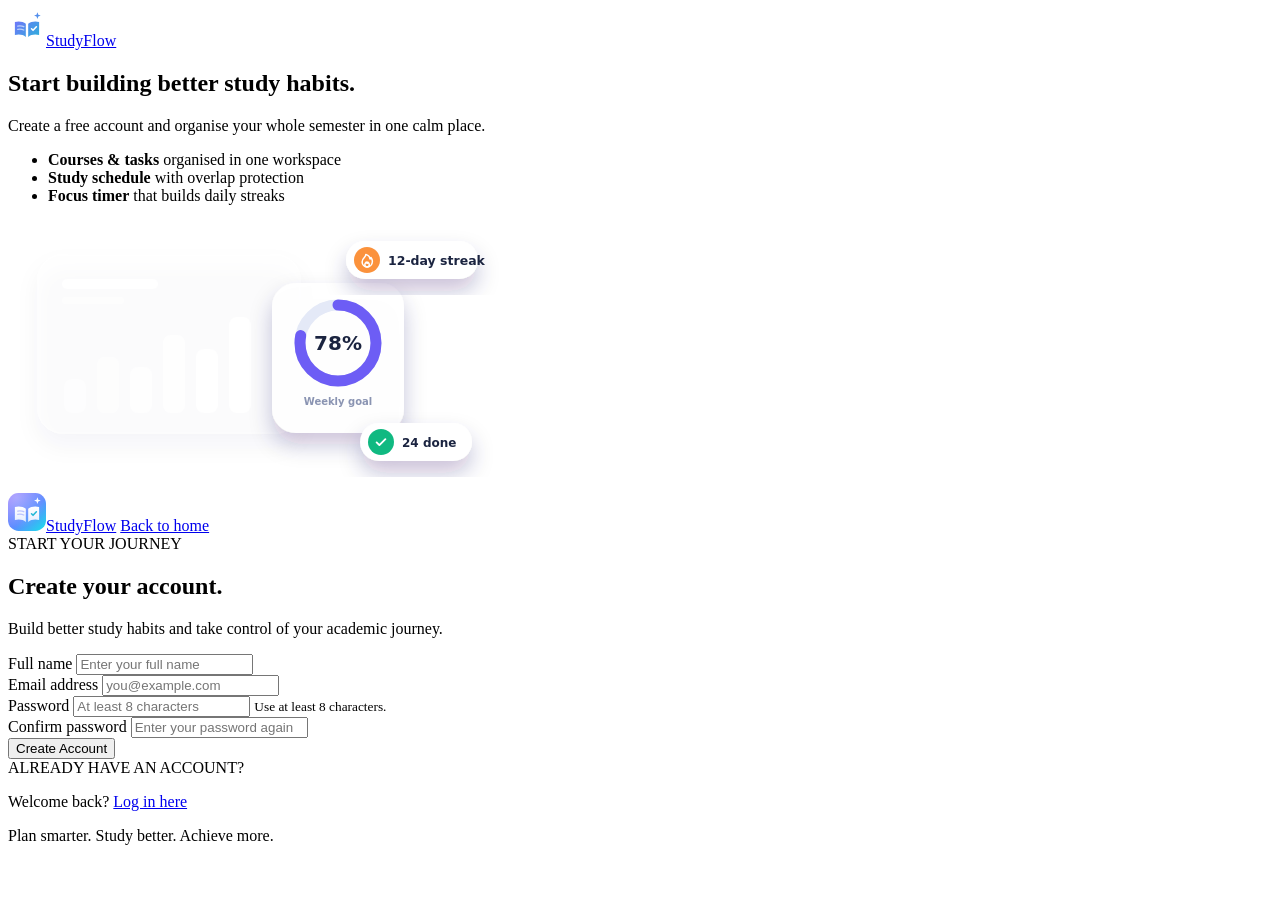
==== pages/register.html @ 505f78c4 "register page of the project" ====
<!DOCTYPE html>
<html lang="en">
<head>
    <meta charset="UTF-8">
    <meta name="viewport" content="width=device-width, initial-scale=1.0">
    <meta name="description" content="Create your StudyFlow student account.">
    <link rel="icon" type="image/svg+xml" href="../assets/logo/favicon.svg">
    <link rel="icon" type="image/png" sizes="32x32" href="../assets/logo/favicon-32.png">
    <link rel="apple-touch-icon" sizes="180x180" href="../assets/logo/apple-touch-icon.png">
    <meta name="theme-color" content="#5B4BEA">
    <title>Create Account | StudyFlow</title>

    <link rel="stylesheet" href="../css/style.css">
    <link rel="stylesheet" href="../css/components.css">
    <link rel="stylesheet" href="../css/auth.css">
    <link rel="stylesheet" href="../css/responsive.css">

    <script src="../js/storage.js" defer></script>
    <script src="../js/auth.js" defer></script>
    <link rel="stylesheet" href="../css/theme.css">
    <link rel="stylesheet" href="../css/icons.css">
    <script src="../js/theme.js"></script>
</head>
<body class="auth-page">
<div class="auth-split">
    <aside class="auth-showcase" aria-hidden="false">
        <a href="../index.html" class="brand"><img class="brand-logo" src="../assets/logo/logo-mark-white.svg" alt="" width="38" height="38"><span>StudyFlow</span></a>
        <div class="showcase-copy">
            <h2>Start building <span>better study habits</span>.</h2>
            <p>Create a free account and organise your whole semester in one calm place.</p>
            <ul class="showcase-list">
                <li><b><i class="icon i-book-open" aria-hidden="true"></i></b><span><strong>Courses &amp; tasks</strong> organised in one workspace</span></li>
                <li><b><i class="icon i-calendar" aria-hidden="true"></i></b><span><strong>Study schedule</strong> with overlap protection</span></li>
                <li><b><i class="icon i-timer" aria-hidden="true"></i></b><span><strong>Focus timer</strong> that builds daily streaks</span></li>
            </ul>
        </div>
        <img class="showcase-art" src="../assets/illustrations/auth-art.svg" width="492" height="268" alt="" aria-hidden="true">
    </aside>
    <div class="auth-panel">
        <header class="auth-header">
        <a href="../index.html" class="brand auth-brand-mobile"><img class="brand-logo" src="../assets/logo/logo-mark.svg" alt="" width="38" height="38"><span>StudyFlow</span></a>

        <a href="../index.html" class="back-link"><i class="icon i-arrow-left" aria-hidden="true"></i> Back to home</a>
    </header>
        <main class="auth-main">

        <section class="auth-card">

            <div class="auth-heading">
                
                <span class="section-label">START YOUR JOURNEY</span>

                <h1>Create your <span class="text-accent">account.</span></h1>

                <p>
                    Build better study habits and take control
                    of your academic journey.
                </p>
            </div>

            <div id="auth-message" class="auth-message" role="status" aria-live="polite"></div>

            <form id="register-form" class="auth-form">

                <div class="form-group">
                    <label for="full-name">Full name</label>
                    <input
                        type="text"
                        id="full-name"
                        name="fullName"
                        placeholder="Enter your full name"
                        autocomplete="name"
                        minlength="2"
                        maxlength="60"
                        required
                    >
                </div>

                <div class="form-group">
                    <label for="register-email">Email address</label>
                    <input
                        type="email"
                        id="register-email"
                        name="email"
                        placeholder="you@example.com"
                        autocomplete="email"
                        required
                    >
                </div>

                <div class="form-group">
                    <label for="register-password">Password</label>
                    <input
                        type="password"
                        id="register-password"
                        name="password"
                        placeholder="At least 8 characters"
                        autocomplete="new-password"
                        minlength="8"
                        required
                    >
                    <small>Use at least 8 characters.</small>
                </div>

                <div class="form-group">
                    <label for="confirm-password">Confirm password</label>
                    <input
                        type="password"
                        id="confirm-password"
                        name="confirmPassword"
                        placeholder="Enter your password again"
                        autocomplete="new-password"
                        minlength="8"
                        required
                    >
                </div>

                <button type="submit" class="btn btn-primary auth-submit">
                    Create Account <i class="icon i-arrow-right" aria-hidden="true"></i>
                </button>

            </form>

            <div class="auth-divider">
                <span>ALREADY HAVE AN ACCOUNT?</span>
            </div>

            <p class="auth-switch">
                Welcome back?
                <a href="login.html">Log in here</a>
            </p>

        </section>

        <p class="auth-footer-note">
            Plan smarter. Study better. Achieve more.
        </p>

    </main>
    </div>
</div>
</body>
</html>
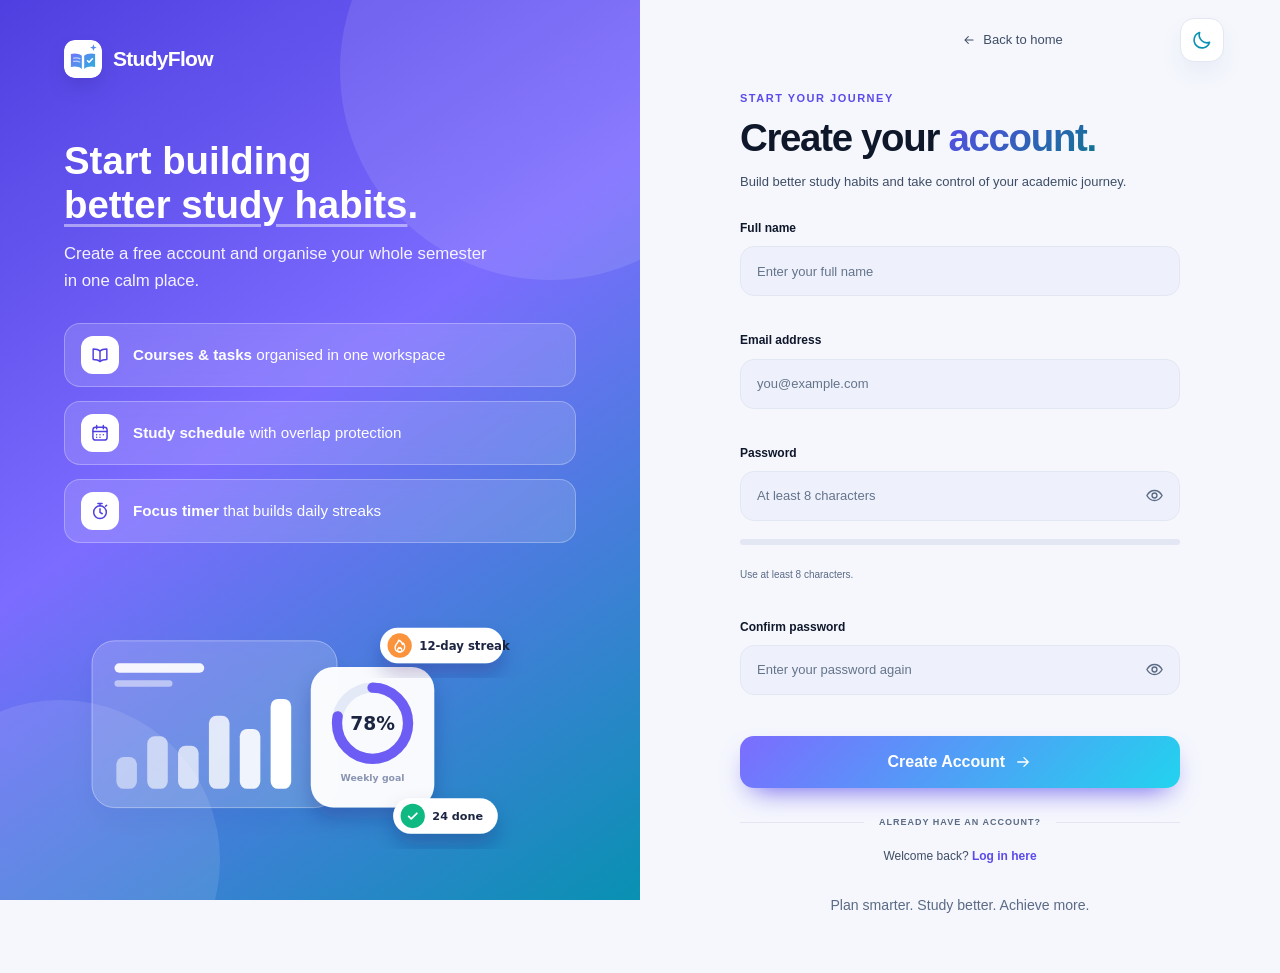
==== commit 06e3b001: "some updated pages" ====
--- a/pages/register.html
+++ b/pages/register.html
@@ -36,10 +36,10 @@
         </div>
         <img class="showcase-art" src="../assets/illustrations/auth-art.svg" width="492" height="268" alt="" aria-hidden="true">
     </aside>
+    
     <div class="auth-panel">
         <header class="auth-header">
         <a href="../index.html" class="brand auth-brand-mobile"><img class="brand-logo" src="../assets/logo/logo-mark.svg" alt="" width="38" height="38"><span>StudyFlow</span></a>
-
         <a href="../index.html" class="back-link"><i class="icon i-arrow-left" aria-hidden="true"></i> Back to home</a>
     </header>
         <main class="auth-main">
--- a/css/style.css
+++ b/css/style.css
@@ -0,0 +1,554 @@
+:root {
+    --bg-primary: #080D18;
+    --bg-secondary: #0D1524;
+    --bg-card: #111D2E;
+    --bg-elevated: #17243A;
+
+    --accent: #67E8C2;
+    --accent-hover: #4FD8AF;
+
+    --text-primary: #F1F5F9;
+    --text-secondary: #A7B3C5;
+    --text-muted: #718198;
+
+    --border: #243247;
+
+    --purple: #A78BFA;
+    --orange: #FDBA74;
+    --blue: #7DD3FC;
+    --pink: #FDA4AF;
+
+    --font-main: 'Inter', 'Segoe UI', Arial, sans-serif;
+
+    --radius-sm: 8px;
+    --radius-md: 14px;
+    --radius-lg: 20px;
+
+    --transition: 0.25s ease;
+}
+
+
+* {
+    margin: 0;
+    padding: 0;
+    box-sizing: border-box;
+}
+
+html {
+    scroll-behavior: smooth;
+}
+
+body {
+    font-family: var(--font-main);
+    background: var(--bg-primary);
+    color: var(--text-primary);
+    line-height: 1.6;
+    min-height: 100vh;
+}
+
+a {
+    text-decoration: none;
+    color: inherit;
+}
+
+button,
+input {
+    font: inherit;
+}
+
+button,
+a {
+    -webkit-tap-highlight-color: transparent;
+}
+
+.container {
+    width: min(1180px, 90%);
+    margin: 0 auto;
+}
+
+.section-padding {
+    padding: 100px 0;
+}
+
+.text-accent {
+    color: var(--accent);
+}
+
+
+.site-header {
+    border-bottom: 1px solid rgba(255, 255, 255, 0.06);
+    background: rgba(8, 13, 24, 0.92);
+    position: sticky;
+    top: 0;
+    z-index: 100;
+    backdrop-filter: blur(16px);
+}
+
+.navbar {
+    min-height: 82px;
+    display: flex;
+    justify-content: space-between;
+    align-items: center;
+    gap: 25px;
+}
+
+.brand {
+    display: inline-flex;
+    align-items: center;
+    gap: 11px;
+    font-size: 21px;
+    font-weight: 750;
+    letter-spacing: -0.7px;
+}
+
+.brand-icon {
+    width: 38px;
+    height: 38px;
+    display: grid;
+    place-items: center;
+    border-radius: 11px;
+    background: var(--accent);
+    color: #07131A;
+    font-size: 22px;
+    font-weight: 800;
+}
+
+.nav-links {
+    display: flex;
+    align-items: center;
+    gap: 35px;
+}
+
+.nav-links a {
+    font-size: 14px;
+    color: var(--text-secondary);
+    transition: var(--transition);
+}
+
+.nav-links a:hover {
+    color: var(--accent);
+}
+
+.nav-actions {
+    display: flex;
+    align-items: center;
+    gap: 12px;
+}
+
+
+.hero {
+    min-height: 660px;
+    display: grid;
+    grid-template-columns: 1fr 1.05fr;
+    align-items: center;
+    gap: 55px;
+    padding-top: 80px;
+    padding-bottom: 90px;
+}
+
+.hero-content {
+    max-width: 550px;
+}
+
+.eyebrow {
+    display: inline-flex;
+    align-items: center;
+    gap: 9px;
+    color: var(--accent);
+    font-size: 11px;
+    font-weight: 750;
+    letter-spacing: 1.4px;
+    margin-bottom: 25px;
+}
+
+.status-dot {
+    width: 8px;
+    height: 8px;
+    border-radius: 50%;
+    background: var(--accent);
+    box-shadow: 0 0 12px rgba(103, 232, 194, 0.6);
+}
+
+.hero h1 {
+    font-size: clamp(42px, 5.2vw, 67px);
+    line-height: 1.12;
+    letter-spacing: -3px;
+    font-weight: 800;
+    margin-bottom: 24px;
+}
+
+.hero-description {
+    color: var(--text-secondary);
+    font-size: 16px;
+    max-width: 490px;
+    line-height: 1.9;
+    margin-bottom: 32px;
+}
+
+.hero-actions {
+    display: flex;
+    flex-wrap: wrap;
+    gap: 13px;
+}
+
+.hero-note {
+    display: flex;
+    align-items: center;
+    gap: 10px;
+    color: var(--text-muted);
+    font-size: 12px;
+    margin-top: 28px;
+}
+
+.note-check {
+    color: var(--accent);
+    font-weight: bold;
+    font-size: 17px;
+}
+
+
+.hero-preview {
+    position: relative;
+    min-width: 0;
+}
+
+.preview-window {
+    background: #0D1728;
+    border: 1px solid #26374D;
+    border-radius: 19px;
+    overflow: hidden;
+    box-shadow: 0 30px 90px rgba(0, 0, 0, 0.35);
+    transform: perspective(1200px) rotateY(-3deg);
+}
+
+.preview-topbar {
+    height: 53px;
+    border-bottom: 1px solid var(--border);
+    display: flex;
+    align-items: center;
+    justify-content: space-between;
+    padding: 0 19px;
+}
+
+.window-dots {
+    display: flex;
+    gap: 6px;
+}
+
+.window-dots span {
+    width: 8px;
+    height: 8px;
+    background: #40516A;
+    border-radius: 50%;
+}
+
+.preview-label,
+.preview-muted {
+    color: var(--text-muted);
+    font-size: 9px;
+    letter-spacing: 1px;
+    font-weight: 700;
+}
+
+.preview-avatar {
+    width: 27px;
+    height: 27px;
+    display: grid;
+    place-items: center;
+    background: var(--accent);
+    color: #07131A;
+    border-radius: 50%;
+    font-weight: 800;
+    font-size: 12px;
+}
+
+.preview-body {
+    padding: 24px;
+}
+
+.preview-greeting {
+    margin-bottom: 22px;
+}
+
+.preview-greeting h3 {
+    font-size: 19px;
+    margin: 5px 0;
+}
+
+.preview-greeting p {
+    color: var(--text-muted);
+    font-size: 11px;
+}
+
+.preview-stats {
+    display: grid;
+    grid-template-columns: repeat(3, 1fr);
+    gap: 10px;
+    margin-bottom: 15px;
+}
+
+.stat-card {
+    display: flex;
+    flex-direction: column;
+    gap: 5px;
+    background: #142238;
+    border: 1px solid #26374D;
+    padding: 13px;
+    border-radius: 11px;
+}
+
+.stat-icon {
+    font-size: 17px;
+    font-weight: bold;
+}
+
+.mint { color: var(--accent); }
+.purple { color: var(--purple); }
+.orange { color: var(--orange); }
+.blue { color: var(--blue); }
+.pink { color: var(--pink); }
+
+.stat-card strong {
+    font-size: 23px;
+}
+
+.stat-card > span:last-child {
+    color: var(--text-muted);
+    font-size: 9px;
+}
+
+.preview-lower {
+    display: grid;
+    grid-template-columns: 0.85fr 1.15fr;
+    gap: 12px;
+}
+
+.preview-panel {
+    background: #142238;
+    border: 1px solid #26374D;
+    padding: 14px;
+    border-radius: 11px;
+    min-width: 0;
+}
+
+.panel-heading {
+    display: flex;
+    justify-content: space-between;
+    gap: 5px;
+    margin-bottom: 17px;
+}
+
+.panel-heading strong {
+    font-size: 11px;
+}
+
+.panel-heading span {
+    color: var(--text-muted);
+    font-size: 9px;
+}
+
+.progress-number {
+    display: flex;
+    align-items: baseline;
+    gap: 7px;
+    margin-bottom: 10px;
+}
+
+.progress-number strong {
+    font-size: 28px;
+}
+
+.progress-number span,
+.progress-caption {
+    color: var(--text-muted);
+    font-size: 9px;
+}
+
+.progress-track {
+    height: 6px;
+    background: #293B50;
+    border-radius: 20px;
+    overflow: hidden;
+}
+
+.progress-fill {
+    height: 100%;
+    width: 78%;
+    background: var(--accent);
+    border-radius: inherit;
+}
+
+.progress-caption {
+    margin-top: 12px;
+}
+
+.mini-task {
+    display: flex;
+    align-items: center;
+    gap: 8px;
+    margin-top: 15px;
+}
+
+.task-marker {
+    width: 7px;
+    height: 7px;
+    border-radius: 50%;
+    background: var(--accent);
+    flex-shrink: 0;
+}
+
+.purple-marker {
+    background: var(--purple);
+}
+
+.mini-task div {
+    flex: 1;
+    min-width: 0;
+}
+
+.mini-task strong,
+.mini-task small {
+    display: block;
+}
+
+.mini-task strong {
+    font-size: 9px;
+}
+
+.mini-task small {
+    font-size: 8px;
+    color: var(--text-muted);
+}
+
+.task-date {
+    font-size: 8px;
+    color: var(--orange);
+    white-space: nowrap;
+}
+
+.floating-note {
+    position: absolute;
+    bottom: -23px;
+    left: -28px;
+    display: flex;
+    align-items: center;
+    gap: 12px;
+    padding: 14px 18px;
+    background: #17283A;
+    border: 1px solid #345146;
+    border-radius: 13px;
+    box-shadow: 0 15px 35px rgba(0, 0, 0, 0.3);
+}
+
+.floating-check {
+    display: grid;
+    place-items: center;
+    width: 31px;
+    height: 31px;
+    border-radius: 9px;
+    background: rgba(103, 232, 194, 0.14);
+    color: var(--accent);
+}
+
+.floating-note strong,
+.floating-note small {
+    display: block;
+}
+
+.floating-note strong {
+    font-size: 11px;
+}
+
+.floating-note small {
+    color: var(--text-muted);
+    font-size: 9px;
+}
+
+
+.features-section {
+    background: var(--bg-secondary);
+    border-top: 1px solid rgba(255, 255, 255, 0.04);
+    border-bottom: 1px solid rgba(255, 255, 255, 0.04);
+}
+
+.section-heading {
+    max-width: 650px;
+    margin: 0 auto 50px;
+    text-align: center;
+}
+
+.section-label {
+    color: var(--accent);
+    font-size: 11px;
+    font-weight: 750;
+    letter-spacing: 1.5px;
+}
+
+.section-heading h2,
+.about-content h2 {
+    font-size: clamp(30px, 4vw, 43px);
+    line-height: 1.25;
+    letter-spacing: -1.5px;
+    margin: 13px 0;
+}
+
+.section-heading p,
+.about-content p {
+    color: var(--text-secondary);
+    font-size: 14px;
+    line-height: 1.9;
+}
+
+.feature-grid {
+    display: grid;
+    grid-template-columns: repeat(3, 1fr);
+    gap: 18px;
+}
+
+
+.about-section {
+    background:
+        radial-gradient(ellipse at 50% 100%, rgba(103, 232, 194, 0.07), transparent 65%),
+        var(--bg-primary);
+    text-align: center;
+}
+
+.about-content {
+    max-width: 700px;
+}
+
+.about-content p {
+    max-width: 580px;
+    margin: 0 auto 30px;
+}
+
+
+.site-footer {
+    border-top: 1px solid var(--border);
+    padding: 28px 0;
+    background: #070B13;
+}
+
+.footer-content {
+    display: flex;
+    align-items: center;
+    justify-content: space-between;
+    gap: 20px;
+    flex-wrap: wrap;
+}
+
+.footer-content .brand {
+    font-size: 17px;
+}
+
+.footer-content .brand-icon {
+    width: 31px;
+    height: 31px;
+    font-size: 18px;
+}
+
+.footer-content p,
+.copyright {
+    color: var(--text-muted);
+    font-size: 11px;
+}
--- a/css/components.css
+++ b/css/components.css
@@ -0,0 +1,2993 @@
+.btn {
+    display: inline-flex;
+    align-items: center;
+    justify-content: center;
+    gap: 9px;
+    padding: 10px 17px;
+    border: 1px solid transparent;
+    border-radius: 9px;
+    font-size: 13px;
+    font-weight: 650;
+    cursor: pointer;
+    transition: 0.25s ease;
+}
+
+.btn-primary {
+    background: var(--accent);
+    color: #07131A;
+}
+
+.btn-primary:hover {
+    background: var(--accent-hover);
+    transform: translateY(-2px);
+    box-shadow: 0 8px 25px rgba(103, 232, 194, 0.15);
+}
+
+.btn-outline {
+    border-color: var(--border);
+    color: var(--text-primary);
+    background: transparent;
+}
+
+.btn-outline:hover {
+    border-color: var(--accent);
+    color: var(--accent);
+}
+
+.btn-ghost {
+    border-color: var(--border);
+    color: var(--text-primary);
+    background: transparent;
+}
+
+.btn-ghost:hover {
+    background: var(--bg-elevated);
+    border-color: #40516A;
+}
+
+.btn-large {
+    padding: 14px 21px;
+    font-size: 14px;
+}
+
+
+.feature-card {
+    padding: 27px;
+    background: var(--bg-card);
+    border: 1px solid var(--border);
+    border-radius: var(--radius-lg);
+    transition: 0.25s ease;
+}
+
+.feature-card:hover {
+    transform: translateY(-5px);
+    border-color: rgba(103, 232, 194, 0.4);
+    background: #142238;
+}
+
+.feature-icon {
+    width: 45px;
+    height: 45px;
+    display: grid;
+    place-items: center;
+    border-radius: 12px;
+    background: var(--bg-elevated);
+    font-size: 21px;
+    margin-bottom: 20px;
+}
+
+.feature-icon.purple {
+    background: rgba(167, 139, 250, 0.12);
+}
+
+.feature-icon.orange {
+    background: rgba(253, 186, 116, 0.12);
+}
+
+.feature-icon.blue {
+    background: rgba(125, 211, 252, 0.12);
+}
+
+.feature-icon.pink {
+    background: rgba(253, 164, 175, 0.12);
+}
+
+.feature-card h3 {
+    font-size: 16px;
+    margin-bottom: 10px;
+}
+
+.feature-card p {
+    color: var(--text-secondary);
+    font-size: 13px;
+    line-height: 1.8;
+}
+
+
+
+
+.courses-page {
+    min-height: 100vh;
+}
+
+.courses-page .dashboard-layout {
+    display: flex;
+    min-height: 100vh;
+}
+
+.courses-page .sidebar {
+    width: 250px;
+    min-width: 250px;
+    min-height: 100vh;
+    display: flex;
+    flex-direction: column;
+    padding: 28px 18px;
+    background: var(--bg-secondary);
+    border-right: 1px solid var(--border);
+}
+
+.courses-page .sidebar-brand {
+    display: flex;
+    align-items: center;
+    gap: 11px;
+    color: var(--text-primary);
+    font-size: 19px;
+    font-weight: 750;
+    text-decoration: none;
+    margin: 0 0 42px 5px;
+}
+
+.courses-page .brand-mark {
+    width: 35px;
+    height: 35px;
+    display: grid;
+    place-items: center;
+    border-radius: 11px;
+    background: var(--accent);
+    color: #080D18;
+    font-weight: 800;
+}
+
+.courses-page .sidebar-section-label {
+    margin: 0 0 13px 10px;
+    color: var(--text-muted);
+    font-size: 10px;
+    font-weight: 750;
+    letter-spacing: 1.2px;
+}
+
+.courses-page .sidebar-nav {
+    display: grid;
+    gap: 7px;
+}
+
+.courses-page .sidebar-link {
+    display: flex;
+    align-items: center;
+    gap: 13px;
+    padding: 12px 13px;
+    border-radius: 9px;
+    color: var(--text-secondary);
+    text-decoration: none;
+    font-size: 13px;
+    font-weight: 550;
+    transition: 0.2s ease;
+}
+
+.courses-page .sidebar-link:hover,
+.courses-page .sidebar-link.active {
+    background: rgba(103, 232, 194, 0.09);
+    color: var(--accent);
+}
+
+.courses-page .nav-icon {
+    width: 19px;
+    text-align: center;
+    font-size: 17px;
+}
+
+.courses-page .sidebar-bottom {
+    margin-top: auto;
+    padding-top: 22px;
+    border-top: 1px solid var(--border);
+}
+
+.courses-page .sidebar-user {
+    display: flex;
+    align-items: center;
+    gap: 11px;
+    margin-bottom: 16px;
+}
+
+.courses-page .user-avatar {
+    width: 37px;
+    height: 37px;
+    display: grid;
+    place-items: center;
+    border-radius: 50%;
+    background: rgba(103, 232, 194, 0.14);
+    color: var(--accent);
+    font-weight: 750;
+}
+
+.courses-page .sidebar-user-info {
+    display: grid;
+    gap: 4px;
+    min-width: 0;
+}
+
+.courses-page .sidebar-user-info strong {
+    overflow: hidden;
+    color: var(--text-primary);
+    font-size: 12px;
+    text-overflow: ellipsis;
+    white-space: nowrap;
+}
+
+.courses-page .sidebar-user-info span {
+    color: var(--text-muted);
+    font-size: 11px;
+}
+
+.courses-page .sidebar-logout {
+    width: 100%;
+    padding: 10px;
+    border: 0;
+    border-radius: 8px;
+    background: transparent;
+    color: var(--text-secondary);
+    text-align: left;
+    cursor: pointer;
+}
+
+.courses-page .sidebar-logout:hover {
+    background: rgba(253, 164, 175, 0.08);
+    color: var(--pink);
+}
+
+.courses-page .dashboard-main {
+    flex: 1;
+    min-width: 0;
+    padding: 34px clamp(20px, 4vw, 55px);
+}
+
+.courses-page .dashboard-topbar,
+.courses-page .courses-list-heading,
+.courses-page .course-form-heading {
+    display: flex;
+    align-items: center;
+    justify-content: space-between;
+    gap: 20px;
+}
+
+.courses-page .topbar-label,
+.courses-page .course-stat-label {
+    margin: 0 0 8px;
+    color: var(--text-muted);
+    font-size: 10px;
+    font-weight: 750;
+    letter-spacing: 1.1px;
+}
+
+.courses-page .dashboard-topbar h1 {
+    margin: 0;
+    color: var(--text-primary);
+    font-size: clamp(25px, 3vw, 32px);
+}
+
+.courses-page .courses-intro {
+    margin: 34px 0 22px;
+}
+
+.courses-page .courses-intro h2,
+.courses-page .courses-list-heading h2,
+.courses-page .course-form-heading h2 {
+    margin: 0 0 7px;
+    color: var(--text-primary);
+    font-size: 18px;
+}
+
+.courses-page .courses-intro p,
+.courses-page .courses-list-heading p,
+.courses-page .course-form-heading p {
+    margin: 0;
+    color: var(--text-muted);
+    font-size: 13px;
+}
+
+.courses-page .course-stat-grid {
+    display: grid;
+    grid-template-columns: repeat(2, minmax(0, 1fr));
+    gap: 17px;
+    margin-bottom: 35px;
+}
+
+.courses-page .course-stat-card {
+    padding: 22px;
+    border: 1px solid var(--border);
+    border-radius: 13px;
+    background: var(--bg-card);
+}
+
+.courses-page .course-stat-card strong {
+    display: block;
+    margin: 4px 0 7px;
+    color: var(--text-primary);
+    font-size: 29px;
+}
+
+.courses-page .course-stat-note {
+    color: var(--text-muted);
+    font-size: 12px;
+}
+
+.courses-page .course-form-panel {
+    margin-bottom: 35px;
+    padding: 24px;
+    border: 1px solid var(--border);
+    border-radius: 14px;
+    background: var(--bg-card);
+}
+
+.courses-page .course-form-panel[hidden] {
+    display: none;
+}
+
+.courses-page .icon-button {
+    width: 34px;
+    height: 34px;
+    border: 1px solid var(--border);
+    border-radius: 8px;
+    background: transparent;
+    color: var(--text-secondary);
+    font-size: 22px;
+    cursor: pointer;
+}
+
+.courses-page .course-form-grid {
+    display: grid;
+    grid-template-columns: repeat(2, minmax(0, 1fr));
+    gap: 18px;
+    margin-top: 24px;
+}
+
+.courses-page .form-field {
+    display: grid;
+    gap: 8px;
+}
+
+.courses-page .form-field-full {
+    grid-column: 1 / -1;
+}
+
+.courses-page .form-field label {
+    color: var(--text-secondary);
+    font-size: 12px;
+    font-weight: 650;
+}
+
+.courses-page .form-field input,
+.courses-page .form-field textarea,
+.courses-page .course-search input {
+    width: 100%;
+    padding: 12px 13px;
+    border: 1px solid var(--border);
+    border-radius: 8px;
+    outline: none;
+    background: var(--bg-secondary);
+    color: var(--text-primary);
+    font: inherit;
+    font-size: 13px;
+}
+
+.courses-page .form-field input:focus,
+.courses-page .form-field textarea:focus,
+.courses-page .course-search input:focus {
+    border-color: var(--accent);
+}
+
+.courses-page .form-field textarea {
+    resize: vertical;
+}
+
+.courses-page .course-form-message {
+    min-height: 18px;
+    margin: 12px 0 0;
+    font-size: 12px;
+}
+
+.courses-page .course-form-message.error {
+    color: var(--pink);
+}
+
+.courses-page .course-form-message.success {
+    color: var(--accent);
+}
+
+.courses-page .course-form-actions {
+    display: flex;
+    justify-content: flex-end;
+    gap: 10px;
+    margin-top: 18px;
+}
+
+.courses-page .courses-list-heading {
+    margin-bottom: 20px;
+}
+
+.courses-page .course-search {
+    position: relative;
+    width: min(260px, 100%);
+}
+
+.courses-page .course-search span {
+    position: absolute;
+    top: 8px;
+    left: 12px;
+    color: var(--text-muted);
+    font-size: 20px;
+}
+
+.courses-page .course-search input {
+    padding-left: 38px;
+}
+
+.courses-page .course-grid {
+    display: grid;
+    grid-template-columns: repeat(2, minmax(0, 1fr));
+    gap: 17px;
+}
+
+.courses-page .course-card {
+    min-width: 0;
+    padding: 21px;
+    border: 1px solid var(--border);
+    border-radius: 13px;
+    background: var(--bg-card);
+    transition: transform 0.2s ease, border-color 0.2s ease;
+}
+
+.courses-page .course-card:hover {
+    transform: translateY(-3px);
+    border-color: rgba(103, 232, 194, 0.45);
+}
+
+.courses-page .course-card-top {
+    display: flex;
+    align-items: flex-start;
+    justify-content: space-between;
+    gap: 12px;
+}
+
+.courses-page .course-code {
+    display: inline-block;
+    padding: 6px 9px;
+    border-radius: 6px;
+    background: rgba(103, 232, 194, 0.1);
+    color: var(--accent);
+    font-size: 10px;
+    font-weight: 750;
+    letter-spacing: 0.5px;
+}
+
+.courses-page .course-card h3 {
+    margin: 16px 0 8px;
+    color: var(--text-primary);
+    font-size: 16px;
+    overflow-wrap: anywhere;
+}
+
+.courses-page .course-description {
+    min-height: 38px;
+    margin: 0 0 17px;
+    color: var(--text-muted);
+    font-size: 12px;
+    line-height: 1.6;
+    overflow-wrap: anywhere;
+}
+
+.courses-page .course-meta {
+    display: flex;
+    flex-wrap: wrap;
+    gap: 8px 16px;
+    padding-top: 14px;
+    border-top: 1px solid var(--border);
+    color: var(--text-secondary);
+    font-size: 11px;
+}
+
+.courses-page .course-card-actions {
+    display: flex;
+    justify-content: flex-end;
+    gap: 8px;
+    margin-top: 17px;
+}
+
+.courses-page .course-action {
+    padding: 7px 11px;
+    border: 1px solid var(--border);
+    border-radius: 7px;
+    background: transparent;
+    color: var(--text-secondary);
+    font-size: 11px;
+    cursor: pointer;
+}
+
+.courses-page .course-action:hover {
+    border-color: var(--accent);
+    color: var(--accent);
+}
+
+.courses-page .course-action.delete:hover {
+    border-color: var(--pink);
+    color: var(--pink);
+}
+
+.courses-page .courses-empty-state {
+    padding: 55px 20px;
+    border: 1px dashed var(--border);
+    border-radius: 13px;
+    text-align: center;
+}
+
+.courses-page .courses-empty-state[hidden] {
+    display: none;
+}
+
+.courses-page .empty-state-icon {
+    margin-bottom: 14px;
+    color: var(--accent);
+    font-size: 35px;
+}
+
+.courses-page .courses-empty-state h3 {
+    margin: 0 0 8px;
+    color: var(--text-primary);
+}
+
+.courses-page .courses-empty-state p {
+    margin: 0 0 20px;
+    color: var(--text-muted);
+    font-size: 13px;
+}
+
+@media (max-width: 900px) {
+    .courses-page .sidebar {
+        width: 210px;
+        min-width: 210px;
+    }
+
+    .courses-page .course-grid {
+        grid-template-columns: 1fr;
+    }
+}
+
+@media (max-width: 650px) {
+    .courses-page .dashboard-layout {
+        display: block;
+    }
+
+    .courses-page .sidebar {
+        position: relative;
+        top: auto;
+        left: auto;
+        z-index: auto;
+        width: 100%;
+        height: auto;
+        min-width: 0;
+        min-height: auto;
+        padding: 15px;
+        transform: none;
+    }
+
+    .courses-page .sidebar-brand {
+        margin-bottom: 18px;
+    }
+
+    .courses-page .sidebar-nav {
+        grid-template-columns: repeat(2, minmax(0, 1fr));
+    }
+
+    .courses-page .sidebar-bottom {
+        margin-top: 18px;
+        padding-top: 14px;
+    }
+
+    .courses-page .dashboard-main {
+        margin-left: 0;
+        padding: 25px 16px;
+    }
+
+    .courses-page .course-stat-grid,
+    .courses-page .course-form-grid {
+        grid-template-columns: 1fr;
+    }
+
+    .courses-page .form-field-full {
+        grid-column: auto;
+    }
+
+    .courses-page .courses-list-heading {
+        align-items: flex-start;
+        flex-direction: column;
+    }
+
+    .courses-page .course-search {
+        width: 100%;
+    }
+}
+
+
+
+
+
+.tasks-page .tasks-intro {
+    margin: 30px 0 22px;
+}
+
+.tasks-page .tasks-intro h2,
+.tasks-page .tasks-list-heading h2,
+.tasks-page .task-form-heading h2 {
+    margin: 0 0 7px;
+    color: var(--text-primary);
+    font-size: 18px;
+}
+
+.tasks-page .tasks-intro p,
+.tasks-page .tasks-list-heading p,
+.tasks-page .task-form-heading p {
+    margin: 0;
+    color: var(--text-muted);
+    font-size: 13px;
+}
+
+.tasks-page .task-stat-grid {
+    display: grid;
+    grid-template-columns: repeat(4, minmax(0, 1fr));
+    gap: 14px;
+    margin-bottom: 32px;
+}
+
+.tasks-page .task-stat-card {
+    padding: 19px;
+    border: 1px solid var(--border);
+    border-radius: 12px;
+    background: var(--bg-card);
+}
+
+.tasks-page .task-stat-label {
+    color: var(--text-muted);
+    font-size: 10px;
+    font-weight: 750;
+    letter-spacing: 1px;
+}
+
+.tasks-page .task-stat-card strong {
+    display: block;
+    margin: 9px 0 5px;
+    color: var(--text-primary);
+    font-size: 27px;
+}
+
+.tasks-page .task-stat-note {
+    color: var(--text-muted);
+    font-size: 11px;
+}
+
+.tasks-page .task-form-panel {
+    margin-bottom: 32px;
+    padding: 24px;
+    border: 1px solid var(--border);
+    border-radius: 14px;
+    background: var(--bg-card);
+}
+
+.tasks-page .task-form-panel[hidden] {
+    display: none;
+}
+
+.tasks-page .task-form-heading {
+    display: flex;
+    align-items: center;
+    justify-content: space-between;
+    gap: 20px;
+}
+
+.tasks-page .task-form-grid {
+    display: grid;
+    grid-template-columns: repeat(2, minmax(0, 1fr));
+    gap: 18px;
+    margin-top: 24px;
+}
+
+.tasks-page .task-field {
+    display: grid;
+    gap: 8px;
+}
+
+.tasks-page .task-field-full {
+    grid-column: 1 / -1;
+}
+
+.tasks-page .task-field label,
+.tasks-page .task-filter label {
+    color: var(--text-secondary);
+    font-size: 12px;
+    font-weight: 650;
+}
+
+.tasks-page .task-field input,
+.tasks-page .task-field select,
+.tasks-page .task-field textarea,
+.tasks-page .task-filter select,
+.tasks-page .task-search input {
+    width: 100%;
+    min-width: 0;
+    padding: 12px 13px;
+    border: 1px solid var(--border);
+    border-radius: 8px;
+    outline: none;
+    background: var(--bg-secondary);
+    color: var(--text-primary);
+    font: inherit;
+    font-size: 13px;
+}
+
+.tasks-page .task-field input:focus,
+.tasks-page .task-field select:focus,
+.tasks-page .task-field textarea:focus,
+.tasks-page .task-filter select:focus,
+.tasks-page .task-search input:focus {
+    border-color: var(--accent);
+}
+
+.tasks-page .task-field select,
+.tasks-page .task-filter select {
+    cursor: pointer;
+}
+
+.tasks-page .task-field textarea {
+    resize: vertical;
+}
+
+.tasks-page .task-form-message {
+    min-height: 18px;
+    margin: 12px 0 0;
+    font-size: 12px;
+}
+
+.tasks-page .task-form-message.error {
+    color: var(--pink);
+}
+
+.tasks-page .task-form-message.success {
+    color: var(--accent);
+}
+
+.tasks-page .task-form-actions {
+    display: flex;
+    justify-content: flex-end;
+    gap: 10px;
+    margin-top: 18px;
+}
+
+.tasks-page .tasks-list-heading {
+    display: flex;
+    align-items: center;
+    justify-content: space-between;
+    gap: 18px;
+    margin-bottom: 18px;
+}
+
+.tasks-page .task-search {
+    position: relative;
+    width: min(260px, 100%);
+}
+
+.tasks-page .task-search span {
+    position: absolute;
+    top: 8px;
+    left: 12px;
+    color: var(--text-muted);
+    font-size: 20px;
+}
+
+.tasks-page .task-search input {
+    padding-left: 38px;
+}
+
+.tasks-page .task-filter-bar {
+    display: flex;
+    flex-wrap: wrap;
+    gap: 13px;
+    margin-bottom: 20px;
+    padding: 16px;
+    border: 1px solid var(--border);
+    border-radius: 11px;
+    background: var(--bg-card);
+}
+
+.tasks-page .task-filter {
+    display: grid;
+    flex: 1;
+    min-width: 140px;
+    gap: 7px;
+}
+
+.tasks-page .task-filter select {
+    padding: 9px 10px;
+}
+
+.tasks-page .task-list {
+    display: grid;
+    gap: 12px;
+}
+
+.tasks-page .task-list[hidden] {
+    display: none;
+}
+
+.tasks-page .task-item {
+    display: grid;
+    grid-template-columns: auto minmax(0, 1fr) auto;
+    align-items: center;
+    gap: 15px;
+    padding: 18px;
+    border: 1px solid var(--border);
+    border-radius: 12px;
+    background: var(--bg-card);
+    transition: border-color 0.2s ease;
+}
+
+.tasks-page .task-item:hover {
+    border-color: rgba(103, 232, 194, 0.4);
+}
+
+.tasks-page .task-check {
+    width: 19px;
+    height: 19px;
+    accent-color: var(--accent);
+    cursor: pointer;
+}
+
+.tasks-page .task-content {
+    min-width: 0;
+}
+
+.tasks-page .task-title-row {
+    display: flex;
+    flex-wrap: wrap;
+    align-items: center;
+    gap: 9px;
+}
+
+.tasks-page .task-title {
+    margin: 0;
+    color: var(--text-primary);
+    font-size: 14px;
+    overflow-wrap: anywhere;
+}
+
+.tasks-page .task-item.is-completed .task-title {
+    color: var(--text-muted);
+    text-decoration: line-through;
+}
+
+.tasks-page .task-description {
+    margin: 7px 0 9px;
+    color: var(--text-muted);
+    font-size: 12px;
+    line-height: 1.5;
+    overflow-wrap: anywhere;
+}
+
+.tasks-page .task-meta {
+    display: flex;
+    flex-wrap: wrap;
+    gap: 7px 14px;
+    color: var(--text-muted);
+    font-size: 11px;
+}
+
+.tasks-page .task-badge {
+    display: inline-flex;
+    align-items: center;
+    padding: 5px 8px;
+    border-radius: 5px;
+    font-size: 10px;
+    font-weight: 700;
+}
+
+.tasks-page .priority-high {
+    background: rgba(253, 130, 153, 0.12);
+    color: var(--pink);
+}
+
+.tasks-page .priority-medium {
+    background: rgba(253, 186, 116, 0.12);
+    color: var(--orange);
+}
+
+.tasks-page .priority-low {
+    background: rgba(125, 211, 252, 0.12);
+    color: var(--blue);
+}
+
+.tasks-page .status-pending {
+    background: rgba(167, 139, 250, 0.12);
+    color: var(--purple);
+}
+
+.tasks-page .status-in-progress {
+    background: rgba(125, 211, 252, 0.12);
+    color: var(--blue);
+}
+
+.tasks-page .status-completed {
+    background: rgba(103, 232, 194, 0.12);
+    color: var(--accent);
+}
+
+.tasks-page .task-overdue {
+    color: var(--pink);
+    font-weight: 700;
+}
+
+.tasks-page .task-actions {
+    display: flex;
+    flex-wrap: wrap;
+    justify-content: flex-end;
+    gap: 7px;
+}
+
+.tasks-page .task-action {
+    padding: 7px 10px;
+    border: 1px solid var(--border);
+    border-radius: 7px;
+    background: transparent;
+    color: var(--text-secondary);
+    font-size: 11px;
+    cursor: pointer;
+}
+
+.tasks-page .task-action:hover {
+    border-color: var(--accent);
+    color: var(--accent);
+}
+
+.tasks-page .task-action.delete:hover {
+    border-color: var(--pink);
+    color: var(--pink);
+}
+
+.tasks-page .tasks-empty-state {
+    padding: 50px 20px;
+    border: 1px dashed var(--border);
+    border-radius: 13px;
+    text-align: center;
+}
+
+.tasks-page .tasks-empty-state[hidden] {
+    display: none;
+}
+
+.tasks-page .task-empty-icon {
+    margin-bottom: 14px;
+    color: var(--accent);
+    font-size: 36px;
+}
+
+.tasks-page .tasks-empty-state h3 {
+    margin: 0 0 8px;
+    color: var(--text-primary);
+}
+
+.tasks-page .tasks-empty-state p {
+    margin: 0 0 20px;
+    color: var(--text-muted);
+    font-size: 13px;
+}
+
+@media (max-width: 1000px) {
+    .tasks-page .task-stat-grid {
+        grid-template-columns: repeat(2, minmax(0, 1fr));
+    }
+}
+
+@media (max-width: 650px) {
+    .tasks-page .task-form-grid {
+        grid-template-columns: 1fr;
+    }
+
+    .tasks-page .task-field-full {
+        grid-column: auto;
+    }
+
+    .tasks-page .tasks-list-heading {
+        align-items: flex-start;
+        flex-direction: column;
+    }
+
+    .tasks-page .task-search {
+        width: 100%;
+    }
+
+    .tasks-page .task-item {
+        grid-template-columns: auto minmax(0, 1fr);
+    }
+
+    .tasks-page .task-actions {
+        grid-column: 2;
+        justify-content: flex-start;
+    }
+}
+
+
+
+
+
+
+.schedule-page .schedule-intro {
+    margin: 30px 0 22px;
+}
+
+.schedule-page .schedule-intro h2,
+.schedule-page .schedule-content-heading h2,
+.schedule-page .schedule-form-heading h2 {
+    margin: 0 0 7px;
+    color: var(--text-primary);
+    font-size: 18px;
+}
+
+.schedule-page .schedule-intro p,
+.schedule-page .schedule-content-heading p,
+.schedule-page .schedule-form-heading p {
+    margin: 0;
+    color: var(--text-muted);
+    font-size: 13px;
+}
+
+.schedule-page .schedule-summary-grid {
+    display: grid;
+    grid-template-columns: repeat(3, minmax(0, 1fr));
+    gap: 15px;
+    margin-bottom: 32px;
+}
+
+.schedule-page .schedule-summary-card {
+    padding: 20px;
+    border: 1px solid var(--border);
+    border-radius: 12px;
+    background: var(--bg-card);
+}
+
+.schedule-page .schedule-summary-label {
+    color: var(--text-muted);
+    font-size: 10px;
+    font-weight: 750;
+    letter-spacing: 1px;
+}
+
+.schedule-page .schedule-summary-card strong {
+    display: block;
+    margin: 9px 0 5px;
+    color: var(--text-primary);
+    font-size: 27px;
+}
+
+.schedule-page .schedule-summary-note {
+    color: var(--text-muted);
+    font-size: 11px;
+}
+
+.schedule-page .schedule-form-panel {
+    margin-bottom: 32px;
+    padding: 24px;
+    border: 1px solid var(--border);
+    border-radius: 14px;
+    background: var(--bg-card);
+}
+
+.schedule-page .schedule-form-panel[hidden] {
+    display: none;
+}
+
+.schedule-page .schedule-form-heading {
+    display: flex;
+    align-items: center;
+    justify-content: space-between;
+    gap: 20px;
+}
+
+.schedule-page .schedule-form-grid {
+    display: grid;
+    grid-template-columns: repeat(2, minmax(0, 1fr));
+    gap: 18px;
+    margin-top: 24px;
+}
+
+.schedule-page .schedule-field {
+    display: grid;
+    gap: 8px;
+}
+
+.schedule-page .schedule-field-full {
+    grid-column: 1 / -1;
+}
+
+.schedule-page .schedule-field label,
+.schedule-page .schedule-date-control label {
+    color: var(--text-secondary);
+    font-size: 12px;
+    font-weight: 650;
+}
+
+.schedule-page .schedule-field input,
+.schedule-page .schedule-field select,
+.schedule-page .schedule-field textarea,
+.schedule-page .schedule-date-control input {
+    width: 100%;
+    min-width: 0;
+    padding: 12px 13px;
+    border: 1px solid var(--border);
+    border-radius: 8px;
+    outline: none;
+    background: var(--bg-secondary);
+    color: var(--text-primary);
+    font: inherit;
+    font-size: 13px;
+}
+
+.schedule-page .schedule-field input:focus,
+.schedule-page .schedule-field select:focus,
+.schedule-page .schedule-field textarea:focus,
+.schedule-page .schedule-date-control input:focus {
+    border-color: var(--accent);
+}
+
+.schedule-page .schedule-field select {
+    cursor: pointer;
+}
+
+.schedule-page .schedule-field textarea {
+    resize: vertical;
+}
+
+.schedule-page .schedule-form-message {
+    min-height: 18px;
+    margin: 12px 0 0;
+    font-size: 12px;
+}
+
+.schedule-page .schedule-form-message.error {
+    color: var(--pink);
+}
+
+.schedule-page .schedule-form-message.success {
+    color: var(--accent);
+}
+
+.schedule-page .schedule-form-actions {
+    display: flex;
+    justify-content: flex-end;
+    gap: 10px;
+    margin-top: 18px;
+}
+
+.schedule-page .schedule-content {
+    padding: 23px;
+    border: 1px solid var(--border);
+    border-radius: 14px;
+    background: var(--bg-card);
+}
+
+.schedule-page .schedule-content-heading {
+    display: flex;
+    align-items: center;
+    justify-content: space-between;
+    gap: 18px;
+    padding-bottom: 22px;
+    border-bottom: 1px solid var(--border);
+}
+
+.schedule-page .schedule-date-control {
+    display: grid;
+    gap: 7px;
+    width: min(190px, 100%);
+}
+
+.schedule-page .schedule-date-control input {
+    padding: 9px 10px;
+}
+
+.schedule-page .schedule-day-heading {
+    display: flex;
+    align-items: center;
+    justify-content: space-between;
+    gap: 15px;
+    margin: 22px 0 17px;
+}
+
+.schedule-page .schedule-day-label {
+    color: var(--text-muted);
+    font-size: 9px;
+    font-weight: 750;
+    letter-spacing: 1.1px;
+}
+
+.schedule-page .schedule-day-heading h3 {
+    margin: 6px 0 0;
+    color: var(--text-primary);
+    font-size: 17px;
+}
+
+.schedule-page .schedule-today-button {
+    padding: 8px 13px;
+    border: 1px solid var(--border);
+    border-radius: 7px;
+    background: transparent;
+    color: var(--accent);
+    font-size: 11px;
+    cursor: pointer;
+}
+
+.schedule-page .schedule-today-button:hover {
+    border-color: var(--accent);
+}
+
+.schedule-page .schedule-session-list {
+    display: grid;
+    gap: 12px;
+}
+
+.schedule-page .schedule-session-list[hidden] {
+    display: none;
+}
+
+.schedule-page .schedule-session-card {
+    display: grid;
+    grid-template-columns: 105px minmax(0, 1fr) auto;
+    align-items: center;
+    gap: 18px;
+    padding: 17px;
+    border: 1px solid var(--border);
+    border-radius: 11px;
+    background: var(--bg-secondary);
+}
+
+.schedule-page .session-time {
+    display: grid;
+    gap: 5px;
+    padding-right: 14px;
+    border-right: 1px solid var(--border);
+}
+
+.schedule-page .session-time strong {
+    color: var(--accent);
+    font-size: 13px;
+}
+
+.schedule-page .session-time span {
+    color: var(--text-muted);
+    font-size: 10px;
+}
+
+.schedule-page .session-details {
+    min-width: 0;
+}
+
+.schedule-page .session-details h4 {
+    margin: 0 0 7px;
+    color: var(--text-primary);
+    font-size: 14px;
+    overflow-wrap: anywhere;
+}
+
+.schedule-page .session-course {
+    margin: 0 0 7px;
+    color: var(--text-secondary);
+    font-size: 11px;
+}
+
+.schedule-page .session-notes {
+    margin: 0;
+    color: var(--text-muted);
+    font-size: 11px;
+    line-height: 1.5;
+    overflow-wrap: anywhere;
+}
+
+.schedule-page .session-status {
+    display: inline-flex;
+    margin-top: 9px;
+    padding: 5px 8px;
+    border-radius: 5px;
+    font-size: 10px;
+    font-weight: 700;
+}
+
+.schedule-page .session-status.planned {
+    background: rgba(125, 211, 252, 0.12);
+    color: var(--blue);
+}
+
+.schedule-page .session-status.completed {
+    background: rgba(103, 232, 194, 0.12);
+    color: var(--accent);
+}
+
+.schedule-page .session-status.skipped {
+    background: rgba(253, 164, 175, 0.12);
+    color: var(--pink);
+}
+
+.schedule-page .session-actions {
+    display: flex;
+    flex-direction: column;
+    gap: 7px;
+}
+
+.schedule-page .session-action {
+    padding: 7px 10px;
+    border: 1px solid var(--border);
+    border-radius: 7px;
+    background: transparent;
+    color: var(--text-secondary);
+    font-size: 10px;
+    cursor: pointer;
+}
+
+.schedule-page .session-action:hover {
+    border-color: var(--accent);
+    color: var(--accent);
+}
+
+.schedule-page .session-action.delete:hover {
+    border-color: var(--pink);
+    color: var(--pink);
+}
+
+.schedule-page .schedule-empty-state {
+    padding: 45px 20px;
+    text-align: center;
+    border: 1px dashed var(--border);
+    border-radius: 11px;
+}
+
+.schedule-page .schedule-empty-state[hidden] {
+    display: none;
+}
+
+.schedule-page .schedule-empty-icon {
+    margin-bottom: 13px;
+    color: var(--accent);
+    font-size: 36px;
+}
+
+.schedule-page .schedule-empty-state h3 {
+    margin: 0 0 8px;
+    color: var(--text-primary);
+}
+
+.schedule-page .schedule-empty-state p {
+    margin: 0 0 20px;
+    color: var(--text-muted);
+    font-size: 13px;
+}
+
+@media (max-width: 850px) {
+    .schedule-page .schedule-summary-grid {
+        grid-template-columns: repeat(2, minmax(0, 1fr));
+    }
+
+    .schedule-page .schedule-session-card {
+        grid-template-columns: 90px minmax(0, 1fr);
+    }
+
+    .schedule-page .session-actions {
+        grid-column: 2;
+        flex-direction: row;
+    }
+}
+
+@media (max-width: 650px) {
+    .schedule-page .schedule-form-grid {
+        grid-template-columns: 1fr;
+    }
+
+    .schedule-page .schedule-field-full {
+        grid-column: auto;
+    }
+
+    .schedule-page .schedule-content-heading {
+        align-items: flex-start;
+        flex-direction: column;
+    }
+
+    .schedule-page .schedule-date-control {
+        width: 100%;
+    }
+
+    .schedule-page .schedule-session-card {
+        grid-template-columns: 1fr;
+        gap: 12px;
+    }
+
+    .schedule-page .session-time {
+        display: flex;
+        align-items: center;
+        gap: 10px;
+        padding: 0 0 10px;
+        border-right: 0;
+        border-bottom: 1px solid var(--border);
+    }
+
+    .schedule-page .session-actions {
+        grid-column: auto;
+    }
+}
+
+
+
+
+
+
+.progress-page {
+    min-height: 100vh;
+}
+
+.progress-page .progress-intro {
+    margin: 34px 0 22px;
+}
+
+.progress-page .progress-intro h2 {
+    margin: 0 0 7px;
+    color: var(--text-primary);
+    font-size: 18px;
+}
+
+.progress-page .progress-intro p {
+    margin: 0;
+    color: var(--text-muted);
+    font-size: 13px;
+    line-height: 1.7;
+}
+
+
+.progress-page .progress-summary-grid {
+    display: grid;
+    grid-template-columns: repeat(4, minmax(0, 1fr));
+    gap: 14px;
+    margin-bottom: 32px;
+}
+
+.progress-page .progress-summary-card {
+    min-width: 0;
+    padding: 19px;
+    border: 1px solid var(--border);
+    border-radius: 12px;
+    background: var(--bg-card);
+}
+
+.progress-page .progress-summary-label {
+    color: var(--text-muted);
+    font-size: 10px;
+    font-weight: 750;
+    letter-spacing: 1px;
+}
+
+.progress-page .progress-summary-card strong {
+    display: block;
+    margin: 9px 0 5px;
+    color: var(--text-primary);
+    font-size: 27px;
+}
+
+.progress-page .progress-summary-note {
+    color: var(--text-muted);
+    font-size: 11px;
+}
+
+
+.progress-page .progress-overview-grid {
+    display: grid;
+    grid-template-columns: 1.2fr 0.8fr;
+    gap: 17px;
+    margin-bottom: 32px;
+}
+
+.progress-page .progress-panel {
+    min-width: 0;
+    padding: 24px;
+    border: 1px solid var(--border);
+    border-radius: 14px;
+    background: var(--bg-card);
+}
+
+.progress-page .progress-section-heading {
+    display: flex;
+    align-items: center;
+    justify-content: space-between;
+    gap: 15px;
+    margin-bottom: 22px;
+}
+
+.progress-page .progress-section-heading h2 {
+    margin: 0 0 7px;
+    color: var(--text-primary);
+    font-size: 17px;
+}
+
+.progress-page .progress-section-heading p {
+    margin: 0;
+    color: var(--text-muted);
+    font-size: 12px;
+    line-height: 1.6;
+}
+
+
+.progress-page .progress-overall-content {
+    display: flex;
+    align-items: center;
+    justify-content: center;
+    gap: 40px;
+    padding: 8px 0;
+}
+
+.progress-page .progress-ring {
+    --progress-value: 0%;
+
+    width: 165px;
+    height: 165px;
+    flex: 0 0 165px;
+    display: grid;
+    place-items: center;
+    position: relative;
+    border-radius: 50%;
+
+    background: conic-gradient(
+        var(--accent) var(--progress-value),
+        var(--bg-elevated) var(--progress-value)
+    );
+}
+
+.progress-page .progress-ring::before {
+    content: "";
+    position: absolute;
+    width: 128px;
+    height: 128px;
+    border-radius: 50%;
+    background: var(--bg-card);
+}
+
+.progress-page .progress-ring-inner {
+    z-index: 1;
+    display: flex;
+    flex-direction: column;
+    align-items: center;
+    gap: 5px;
+}
+
+.progress-page .progress-ring-inner strong {
+    color: var(--text-primary);
+    font-size: 28px;
+    letter-spacing: -1px;
+}
+
+.progress-page .progress-ring-inner span {
+    color: var(--text-muted);
+    font-size: 11px;
+}
+
+
+.progress-page .progress-breakdown {
+    display: flex;
+    flex-direction: column;
+    gap: 20px;
+    min-width: 145px;
+}
+
+.progress-page .progress-breakdown-item {
+    display: flex;
+    align-items: center;
+    justify-content: space-between;
+    gap: 15px;
+    color: var(--text-secondary);
+    font-size: 12px;
+}
+
+.progress-page .progress-breakdown-item > span {
+    display: flex;
+    align-items: center;
+    gap: 9px;
+}
+
+.progress-page .progress-breakdown-item strong {
+    color: var(--text-primary);
+    font-size: 14px;
+}
+
+.progress-page .progress-dot {
+    width: 9px;
+    height: 9px;
+    display: inline-block;
+    border-radius: 3px;
+}
+
+.progress-page .progress-dot.completed {
+    background: var(--accent);
+}
+
+.progress-page .progress-dot.in-progress {
+    background: var(--purple);
+}
+
+.progress-page .progress-dot.pending {
+    background: var(--orange);
+}
+
+
+.progress-page .progress-time-icon {
+    width: 37px;
+    height: 37px;
+    display: grid;
+    place-items: center;
+    border-radius: 10px;
+    color: var(--accent);
+    background: rgba(103, 232, 194, 0.1);
+    font-size: 19px;
+}
+
+.progress-page .progress-time-content {
+    display: flex;
+    flex-direction: column;
+    gap: 8px;
+    margin: 17px 0 23px;
+}
+
+.progress-page .progress-time-content strong {
+    color: var(--accent);
+    font-size: 36px;
+    letter-spacing: -1px;
+}
+
+.progress-page .progress-time-content span {
+    color: var(--text-muted);
+    font-size: 12px;
+}
+
+.progress-page .progress-time-divider {
+    height: 1px;
+    background: var(--border);
+}
+
+.progress-page .progress-time-footer {
+    display: flex;
+    align-items: center;
+    justify-content: space-between;
+    gap: 15px;
+    padding-top: 16px;
+    color: var(--text-secondary);
+    font-size: 12px;
+}
+
+.progress-page .progress-time-footer strong {
+    color: var(--text-primary);
+    font-size: 14px;
+}
+
+
+.progress-page .progress-course-section {
+    margin-bottom: 32px;
+}
+
+.progress-page .progress-section-count {
+    color: var(--text-muted);
+    font-size: 11px;
+    white-space: nowrap;
+}
+
+.progress-page .progress-course-list {
+    display: flex;
+    flex-direction: column;
+    gap: 22px;
+}
+
+.progress-page .progress-course-item {
+    display: flex;
+    flex-direction: column;
+    gap: 10px;
+}
+
+.progress-page .progress-course-info {
+    display: flex;
+    align-items: center;
+    justify-content: space-between;
+    gap: 15px;
+}
+
+.progress-page .progress-course-name {
+    min-width: 0;
+}
+
+.progress-page .progress-course-name strong {
+    display: block;
+    overflow: hidden;
+    color: var(--text-primary);
+    font-size: 13px;
+    font-weight: 600;
+    text-overflow: ellipsis;
+    white-space: nowrap;
+}
+
+.progress-page .progress-course-name span {
+    display: block;
+    margin-top: 4px;
+    color: var(--text-muted);
+    font-size: 11px;
+}
+
+.progress-page .progress-course-percentage {
+    color: var(--accent);
+    font-size: 13px;
+    font-weight: 700;
+    white-space: nowrap;
+}
+
+.progress-page .progress-course-track {
+    height: 8px;
+    overflow: hidden;
+    border-radius: 20px;
+    background: var(--bg-elevated);
+}
+
+.progress-page .progress-course-fill {
+    height: 100%;
+    border-radius: inherit;
+    background: var(--accent);
+    transition: width 0.3s ease;
+}
+
+
+.progress-page .progress-empty-state {
+    padding: 45px 20px;
+    border: 1px dashed var(--border);
+    border-radius: 12px;
+    text-align: center;
+}
+
+.progress-page .progress-empty-state[hidden] {
+    display: none;
+}
+
+.progress-page .progress-empty-icon {
+    margin-bottom: 14px;
+    color: var(--accent);
+    font-size: 32px;
+}
+
+.progress-page .progress-empty-state h3 {
+    margin: 0 0 8px;
+    color: var(--text-primary);
+    font-size: 15px;
+}
+
+.progress-page .progress-empty-state p {
+    margin: 0 0 20px;
+    color: var(--text-muted);
+    font-size: 12px;
+    line-height: 1.7;
+}
+
+
+.progress-page .progress-weekly-section {
+    margin-bottom: 25px;
+}
+
+.progress-page .progress-weekly-chart {
+    display: grid;
+    grid-template-columns: repeat(7, minmax(0, 1fr));
+    align-items: end;
+    gap: 14px;
+    min-height: 190px;
+    padding: 10px 5px 0;
+}
+
+.progress-page .weekly-day-column {
+    height: 180px;
+    min-width: 0;
+    display: flex;
+    flex-direction: column;
+    align-items: center;
+    justify-content: flex-end;
+    gap: 9px;
+}
+
+.progress-page .weekly-day-value {
+    color: var(--text-secondary);
+    font-size: 10px;
+    white-space: nowrap;
+}
+
+.progress-page .weekly-day-bar-area {
+    width: 100%;
+    height: 125px;
+    display: flex;
+    align-items: flex-end;
+    justify-content: center;
+    border-bottom: 1px solid var(--border);
+}
+
+.progress-page .weekly-day-bar {
+    width: min(34px, 75%);
+    min-height: 4px;
+    border-radius: 7px 7px 2px 2px;
+    background: rgba(103, 232, 194, 0.6);
+    transition: height 0.3s ease;
+}
+
+.progress-page .weekly-day-bar.today {
+    background: var(--accent);
+}
+
+.progress-page .weekly-day-label {
+    color: var(--text-muted);
+    font-size: 11px;
+}
+
+.progress-page .progress-weekly-footer {
+    display: flex;
+    align-items: center;
+    justify-content: space-between;
+    gap: 15px;
+    margin-top: 17px;
+    padding-top: 16px;
+    border-top: 1px solid var(--border);
+    color: var(--text-secondary);
+    font-size: 12px;
+}
+
+.progress-page .progress-weekly-footer strong {
+    color: var(--text-primary);
+    font-size: 14px;
+}
+
+
+.progress-page .progress-page-footer {
+    padding: 4px 0 18px;
+    text-align: center;
+}
+
+.progress-page .progress-page-footer p {
+    margin: 0;
+    color: var(--text-muted);
+    font-size: 12px;
+}
+
+
+@media (max-width: 1100px) {
+    .progress-page .progress-summary-grid {
+        grid-template-columns: repeat(2, minmax(0, 1fr));
+    }
+
+    .progress-page .progress-overview-grid {
+        grid-template-columns: 1fr;
+    }
+}
+
+@media (max-width: 900px) {
+    .progress-page .progress-overall-content {
+        justify-content: flex-start;
+    }
+}
+
+@media (max-width: 650px) {
+    .progress-page .progress-summary-grid {
+        grid-template-columns: 1fr;
+        gap: 12px;
+    }
+
+    .progress-page .progress-panel {
+        padding: 18px;
+    }
+
+    .progress-page .progress-section-heading {
+        align-items: flex-start;
+    }
+
+    .progress-page .progress-overall-content {
+        flex-direction: column;
+        gap: 25px;
+    }
+
+    .progress-page .progress-breakdown {
+        width: 100%;
+    }
+
+    .progress-page .progress-ring {
+        width: 155px;
+        height: 155px;
+        flex-basis: 155px;
+    }
+
+    .progress-page .progress-ring::before {
+        width: 120px;
+        height: 120px;
+    }
+
+    .progress-page .progress-time-content strong {
+        font-size: 31px;
+    }
+
+    .progress-page .progress-weekly-chart {
+        gap: 5px;
+    }
+
+    .progress-page .weekly-day-value {
+        font-size: 9px;
+    }
+
+    .progress-page .weekly-day-label {
+        font-size: 10px;
+    }
+
+    .progress-page .weekly-day-bar {
+        width: 65%;
+    }
+}
+
+
+
+
+
+
+
+.reminders-page .reminders-intro {
+    margin: 34px 0 22px;
+}
+
+.reminders-page .reminders-intro h2 {
+    margin: 0 0 7px;
+    color: var(--text-primary);
+    font-size: 19px;
+}
+
+.reminders-page .reminders-intro p,
+.reminders-page .reminders-list-heading p {
+    margin: 0;
+    color: var(--text-muted);
+    font-size: 13px;
+}
+
+.reminders-page .reminder-stat-grid {
+    display: grid;
+    grid-template-columns: repeat(4, minmax(0, 1fr));
+    gap: 16px;
+    margin-bottom: 28px;
+}
+
+.reminders-page .reminder-stat-card {
+    display: flex;
+    flex-direction: column;
+    gap: 9px;
+    padding: 21px;
+    background: var(--bg-card);
+    border: 1px solid var(--border);
+    border-radius: 13px;
+}
+
+.reminders-page .reminder-stat-label {
+    color: var(--text-secondary);
+    font-size: 12px;
+    font-weight: 600;
+}
+
+.reminders-page .reminder-stat-card strong {
+    color: var(--text-primary);
+    font-size: 29px;
+    line-height: 1.2;
+}
+
+.reminders-page .reminder-stat-note {
+    color: var(--text-muted);
+    font-size: 11px;
+}
+
+.reminders-page .reminders-list-panel {
+    padding: 25px;
+    background: var(--bg-card);
+    border: 1px solid var(--border);
+    border-radius: 14px;
+}
+
+.reminders-page .reminders-list-heading {
+    display: flex;
+    justify-content: space-between;
+    align-items: center;
+    gap: 18px;
+    margin-bottom: 23px;
+}
+
+.reminders-page .reminders-list-heading h2 {
+    margin: 0 0 7px;
+    color: var(--text-primary);
+    font-size: 18px;
+}
+
+.reminders-page .reminder-notification-button {
+    display: inline-flex;
+    align-items: center;
+    gap: 8px;
+    padding: 10px 14px;
+    color: var(--accent);
+    background: rgba(103, 232, 194, 0.08);
+    border: 1px solid rgba(103, 232, 194, 0.22);
+    border-radius: 9px;
+    font-size: 12px;
+    font-weight: 650;
+    cursor: pointer;
+    transition: 0.2s ease;
+}
+
+.reminders-page .reminder-notification-button:hover {
+    background: rgba(103, 232, 194, 0.15);
+}
+
+.reminders-page .reminder-filter-bar {
+    display: flex;
+    flex-wrap: wrap;
+    gap: 9px;
+    padding-bottom: 19px;
+    border-bottom: 1px solid var(--border);
+}
+
+.reminders-page .reminder-filter {
+    padding: 8px 15px;
+    color: var(--text-secondary);
+    background: transparent;
+    border: 1px solid var(--border);
+    border-radius: 8px;
+    font-size: 12px;
+    cursor: pointer;
+    transition: 0.2s ease;
+}
+
+.reminders-page .reminder-filter:hover,
+.reminders-page .reminder-filter.active {
+    color: var(--accent);
+    background: rgba(103, 232, 194, 0.09);
+    border-color: rgba(103, 232, 194, 0.35);
+}
+
+.reminders-page .reminder-list {
+    display: flex;
+    flex-direction: column;
+}
+
+.reminders-page .reminder-item {
+    display: flex;
+    justify-content: space-between;
+    align-items: center;
+    gap: 18px;
+    padding: 19px 2px;
+    border-bottom: 1px solid var(--border);
+}
+
+.reminders-page .reminder-item:last-child {
+    border-bottom: none;
+}
+
+.reminders-page .reminder-item-main {
+    display: flex;
+    align-items: flex-start;
+    gap: 14px;
+    min-width: 0;
+}
+
+.reminders-page .reminder-item-marker {
+    display: flex;
+    align-items: center;
+    justify-content: center;
+    flex-shrink: 0;
+    width: 39px;
+    height: 39px;
+    color: var(--accent);
+    background: rgba(103, 232, 194, 0.09);
+    border-radius: 11px;
+    font-size: 17px;
+}
+
+.reminders-page .reminder-item-content {
+    min-width: 0;
+}
+
+.reminders-page .reminder-item-title {
+    margin: 0 0 6px;
+    color: var(--text-primary);
+    font-size: 14px;
+    font-weight: 650;
+    overflow-wrap: anywhere;
+}
+
+.reminders-page .reminder-item-description {
+    margin: 0 0 9px;
+    color: var(--text-muted);
+    font-size: 12px;
+    line-height: 1.5;
+    overflow-wrap: anywhere;
+}
+
+.reminders-page .reminder-item-meta {
+    display: flex;
+    flex-wrap: wrap;
+    align-items: center;
+    gap: 8px;
+    color: var(--text-muted);
+    font-size: 11px;
+}
+
+.reminders-page .reminder-tag {
+    padding: 4px 8px;
+    color: var(--text-secondary);
+    background: var(--bg-elevated);
+    border-radius: 5px;
+    font-size: 10px;
+    font-weight: 650;
+}
+
+.reminders-page .reminder-priority-high {
+    color: #FDA4AF;
+    background: rgba(253, 164, 175, 0.1);
+}
+
+.reminders-page .reminder-priority-low {
+    color: var(--blue);
+    background: rgba(125, 211, 252, 0.1);
+}
+
+.reminders-page .reminder-priority-normal {
+    color: var(--orange);
+    background: rgba(253, 186, 116, 0.1);
+}
+
+.reminders-page .reminder-item-status {
+    color: var(--text-muted);
+    font-size: 11px;
+}
+
+.reminders-page .reminder-item-status.overdue {
+    color: #FDA4AF;
+}
+
+.reminders-page .reminder-item-status.completed {
+    color: var(--accent);
+}
+
+.reminders-page .reminder-item-actions {
+    display: flex;
+    flex-shrink: 0;
+    align-items: center;
+    gap: 7px;
+}
+
+.reminders-page .reminder-action-button {
+    padding: 7px 9px;
+    color: var(--text-secondary);
+    background: var(--bg-elevated);
+    border: 1px solid var(--border);
+    border-radius: 7px;
+    font-size: 11px;
+    cursor: pointer;
+    transition: 0.2s ease;
+}
+
+.reminders-page .reminder-action-button:hover {
+    color: var(--accent);
+    border-color: var(--accent);
+}
+
+.reminders-page .reminder-action-button.delete:hover {
+    color: #FDA4AF;
+    border-color: #FDA4AF;
+}
+
+.reminders-page .reminder-empty-state {
+    padding: 55px 20px;
+    text-align: center;
+}
+
+.reminders-page .reminder-empty-icon {
+    display: flex;
+    align-items: center;
+    justify-content: center;
+    width: 58px;
+    height: 58px;
+    margin: 0 auto 17px;
+    color: var(--accent);
+    background: rgba(103, 232, 194, 0.09);
+    border-radius: 16px;
+    font-size: 25px;
+}
+
+.reminders-page .reminder-empty-state h3 {
+    margin: 0 0 8px;
+    color: var(--text-primary);
+    font-size: 16px;
+}
+
+.reminders-page .reminder-empty-state p {
+    margin: 0 0 20px;
+    color: var(--text-muted);
+    font-size: 12px;
+    line-height: 1.6;
+}
+
+.reminders-page .reminders-page-footer {
+    display: flex;
+    justify-content: space-between;
+    gap: 15px;
+    margin-top: 28px;
+    padding: 18px 0;
+    color: var(--text-muted);
+    font-size: 11px;
+}
+
+.reminders-page .reminder-modal[hidden] {
+    display: none;
+}
+
+.reminders-page .reminder-modal {
+    position: fixed;
+    inset: 0;
+    z-index: 1000;
+    display: flex;
+    align-items: center;
+    justify-content: center;
+    padding: 20px;
+}
+
+.reminders-page .reminder-modal-backdrop {
+    position: absolute;
+    inset: 0;
+    background: rgba(2, 6, 15, 0.78);
+    backdrop-filter: blur(5px);
+}
+
+.reminders-page .reminder-modal-content {
+    position: relative;
+    z-index: 1;
+    width: 100%;
+    max-width: 560px;
+    max-height: 90vh;
+    overflow-y: auto;
+    padding: 28px;
+    background: var(--bg-secondary);
+    border: 1px solid var(--border);
+    border-radius: 16px;
+    box-shadow: 0 24px 80px rgba(0, 0, 0, 0.35);
+}
+
+.reminders-page .reminder-form-heading {
+    display: flex;
+    justify-content: space-between;
+    gap: 15px;
+    margin-bottom: 25px;
+}
+
+.reminders-page .reminder-form-heading h2 {
+    margin: 0 0 7px;
+    color: var(--text-primary);
+    font-size: 21px;
+}
+
+.reminders-page .reminder-form-heading p:last-child {
+    margin: 0;
+    color: var(--text-muted);
+    font-size: 12px;
+}
+
+.reminders-page .reminder-modal-close {
+    align-self: flex-start;
+    width: 33px;
+    height: 33px;
+    color: var(--text-secondary);
+    background: var(--bg-elevated);
+    border: 1px solid var(--border);
+    border-radius: 8px;
+    font-size: 21px;
+    cursor: pointer;
+}
+
+.reminders-page .reminder-form-group {
+    display: flex;
+    flex-direction: column;
+    gap: 8px;
+    margin-bottom: 17px;
+}
+
+.reminders-page .reminder-form-group label {
+    color: var(--text-secondary);
+    font-size: 12px;
+    font-weight: 650;
+}
+
+.reminders-page .reminder-form-group input,
+.reminders-page .reminder-form-group select,
+.reminders-page .reminder-form-group textarea {
+    width: 100%;
+    padding: 12px 13px;
+    color: var(--text-primary);
+    background: var(--bg-card);
+    border: 1px solid var(--border);
+    border-radius: 8px;
+    outline: none;
+    font: inherit;
+    font-size: 12px;
+}
+
+.reminders-page .reminder-form-group input:focus,
+.reminders-page .reminder-form-group select:focus,
+.reminders-page .reminder-form-group textarea:focus {
+    border-color: var(--accent);
+}
+
+.reminders-page .reminder-form-group textarea {
+    resize: vertical;
+    min-height: 85px;
+}
+
+.reminders-page .reminder-form-group select option {
+    color: var(--text-primary);
+    background: var(--bg-secondary);
+}
+
+.reminders-page .reminder-form-row {
+    display: grid;
+    grid-template-columns: 1fr 1fr;
+    gap: 15px;
+}
+
+.reminders-page .reminder-form-error {
+    margin: 0 0 15px;
+    color: #FDA4AF;
+    font-size: 12px;
+}
+
+.reminders-page .reminder-form-actions {
+    display: flex;
+    justify-content: flex-end;
+    gap: 10px;
+    margin-top: 23px;
+    padding-top: 18px;
+    border-top: 1px solid var(--border);
+}
+
+.reminders-page .btn-secondary {
+    padding: 11px 17px;
+    color: var(--text-secondary);
+    background: var(--bg-elevated);
+    border: 1px solid var(--border);
+    border-radius: 8px;
+    font-size: 12px;
+    cursor: pointer;
+}
+
+@media (max-width: 1100px) {
+    .reminders-page .reminder-stat-grid {
+        grid-template-columns: repeat(2, minmax(0, 1fr));
+    }
+}
+
+@media (max-width: 900px) {
+    .reminders-page .reminders-list-panel {
+        padding: 20px;
+    }
+
+    .reminders-page .reminder-item {
+        align-items: flex-start;
+    }
+}
+
+@media (max-width: 650px) {
+    .reminders-page .reminder-stat-grid {
+        grid-template-columns: 1fr 1fr;
+        gap: 11px;
+    }
+
+    .reminders-page .reminder-stat-card {
+        padding: 16px;
+    }
+
+    .reminders-page .reminders-list-heading {
+        align-items: flex-start;
+        flex-direction: column;
+    }
+
+    .reminders-page .reminder-item {
+        flex-direction: column;
+        gap: 13px;
+    }
+
+    .reminders-page .reminder-item-actions {
+        padding-left: 52px;
+    }
+
+    .reminders-page .reminder-form-row {
+        grid-template-columns: 1fr;
+        gap: 0;
+    }
+
+    .reminders-page .reminder-modal-content {
+        padding: 21px;
+    }
+
+    .reminders-page .reminders-page-footer {
+        flex-direction: column;
+    }
+}
+
+
+
+
+
+
+
+
+.admin-page .admin-intro {
+    display: flex;
+    align-items: flex-end;
+    justify-content: space-between;
+    gap: 20px;
+    margin: 34px 0 22px;
+}
+
+.admin-page .admin-intro h2 {
+    margin: 0 0 7px;
+    color: var(--text-primary);
+    font-size: 19px;
+}
+
+.admin-page .admin-intro p,
+.admin-page .admin-panel-heading p {
+    margin: 0;
+    color: var(--text-muted);
+    font-size: 13px;
+}
+
+.admin-page .admin-date {
+    color: var(--text-secondary);
+    font-size: 12px;
+}
+
+.admin-page .admin-role-badge {
+    display: inline-flex;
+    align-items: center;
+    gap: 8px;
+    padding: 9px 13px;
+    border: 1px solid rgba(103, 232, 194, 0.2);
+    border-radius: 30px;
+    background: rgba(103, 232, 194, 0.08);
+    color: var(--accent);
+    font-size: 12px;
+    font-weight: 700;
+    white-space: nowrap;
+}
+
+.admin-page .admin-role-badge span {
+    width: 7px;
+    height: 7px;
+    border-radius: 50%;
+    background: var(--accent);
+}
+
+.admin-page .admin-stat-grid {
+    display: grid;
+    grid-template-columns: repeat(4, minmax(0, 1fr));
+    gap: 16px;
+    margin-bottom: 20px;
+}
+
+.admin-page .admin-stat-card,
+.admin-page .admin-panel {
+    min-width: 0;
+    padding: 21px;
+    border: 1px solid var(--border);
+    border-radius: 14px;
+    background: var(--bg-card);
+}
+
+.admin-page .admin-stat-top {
+    display: flex;
+    align-items: center;
+    justify-content: space-between;
+    gap: 8px;
+    margin-bottom: 19px;
+}
+
+.admin-page .admin-stat-icon {
+    display: grid;
+    place-items: center;
+    width: 37px;
+    height: 37px;
+    border-radius: 10px;
+    font-size: 18px;
+}
+
+.admin-page .admin-stat-icon.mint {
+    color: var(--accent);
+    background: rgba(103, 232, 194, 0.1);
+}
+
+.admin-page .admin-stat-icon.purple {
+    color: var(--purple);
+    background: rgba(167, 139, 250, 0.1);
+}
+
+.admin-page .admin-stat-icon.orange {
+    color: var(--orange);
+    background: rgba(253, 186, 116, 0.1);
+}
+
+.admin-page .admin-stat-icon.blue {
+    color: var(--blue);
+    background: rgba(125, 211, 252, 0.1);
+}
+
+.admin-page .admin-stat-caption {
+    color: var(--text-muted);
+    font-size: 11px;
+    text-align: right;
+}
+
+.admin-page .admin-stat-card > strong {
+    display: block;
+    margin-bottom: 6px;
+    color: var(--text-primary);
+    font-size: 29px;
+    font-weight: 750;
+}
+
+.admin-page .admin-stat-card > p {
+    margin: 0;
+    color: var(--text-muted);
+    font-size: 11px;
+}
+
+.admin-page .admin-summary-grid {
+    display: grid;
+    grid-template-columns: 0.9fr 1.1fr;
+    gap: 17px;
+    margin-bottom: 22px;
+}
+
+.admin-page .admin-panel-heading {
+    display: flex;
+    align-items: center;
+    justify-content: space-between;
+    gap: 15px;
+    margin-bottom: 20px;
+}
+
+.admin-page .admin-panel-heading h3 {
+    margin: 0 0 6px;
+    color: var(--text-primary);
+    font-size: 15px;
+}
+
+.admin-page .admin-account-stats {
+    display: grid;
+    grid-template-columns: 1fr 1fr;
+    gap: 15px;
+}
+
+.admin-page .admin-account-stats > div {
+    display: flex;
+    align-items: center;
+    gap: 11px;
+    padding: 15px;
+    border: 1px solid var(--border);
+    border-radius: 11px;
+    background: var(--bg-secondary);
+}
+
+.admin-page .admin-summary-dot {
+    width: 9px;
+    height: 9px;
+    flex-shrink: 0;
+    border-radius: 50%;
+}
+
+.admin-page .active-dot {
+    background: var(--accent);
+}
+
+.admin-page .inactive-dot {
+    background: var(--pink);
+}
+
+.admin-page .admin-account-stats strong {
+    display: block;
+    margin-bottom: 4px;
+    color: var(--text-primary);
+    font-size: 22px;
+}
+
+.admin-page .admin-account-stats span:last-child {
+    color: var(--text-muted);
+    font-size: 11px;
+}
+
+.admin-page .admin-recent-list {
+    display: flex;
+    flex-direction: column;
+    gap: 12px;
+}
+
+.admin-page .admin-recent-item {
+    display: flex;
+    align-items: center;
+    gap: 11px;
+    min-width: 0;
+}
+
+.admin-page .admin-recent-avatar,
+.admin-page .admin-student-avatar {
+    display: grid;
+    place-items: center;
+    flex-shrink: 0;
+    border-radius: 50%;
+    background: rgba(103, 232, 194, 0.1);
+    color: var(--accent);
+    font-weight: 750;
+}
+
+.admin-page .admin-recent-avatar {
+    width: 35px;
+    height: 35px;
+    font-size: 12px;
+}
+
+.admin-page .admin-recent-info {
+    display: flex;
+    flex-direction: column;
+    gap: 4px;
+    min-width: 0;
+}
+
+.admin-page .admin-recent-info strong {
+    overflow: hidden;
+    color: var(--text-primary);
+    font-size: 12px;
+    text-overflow: ellipsis;
+    white-space: nowrap;
+}
+
+.admin-page .admin-recent-info span {
+    color: var(--text-muted);
+    font-size: 11px;
+}
+
+.admin-page .admin-students-panel {
+    margin-bottom: 25px;
+    scroll-margin-top: 25px;
+}
+
+.admin-page .admin-student-count {
+    padding: 7px 10px;
+    border-radius: 20px;
+    background: var(--bg-elevated);
+    color: var(--text-secondary);
+    font-size: 11px;
+    white-space: nowrap;
+}
+
+.admin-page .admin-student-controls {
+    display: flex;
+    align-items: center;
+    gap: 12px;
+    margin-bottom: 18px;
+}
+
+.admin-page .admin-search-box {
+    display: flex;
+    align-items: center;
+    gap: 10px;
+    flex: 1;
+    min-width: 0;
+    padding: 0 13px;
+    border: 1px solid var(--border);
+    border-radius: 9px;
+    background: var(--bg-secondary);
+    color: var(--text-muted);
+}
+
+.admin-page .admin-search-box > span {
+    font-size: 20px;
+}
+
+.admin-page .admin-search-box input {
+    width: 100%;
+    min-width: 0;
+    padding: 12px 0;
+    border: 0;
+    outline: 0;
+    background: transparent;
+    color: var(--text-primary);
+    font: inherit;
+    font-size: 12px;
+}
+
+.admin-page .admin-search-box input::placeholder {
+    color: var(--text-muted);
+}
+
+.admin-page .admin-student-controls select {
+    min-width: 145px;
+    padding: 12px;
+    border: 1px solid var(--border);
+    border-radius: 9px;
+    outline: none;
+    background: var(--bg-secondary);
+    color: var(--text-secondary);
+    font: inherit;
+    font-size: 12px;
+}
+
+.admin-page .admin-table-wrapper {
+    width: 100%;
+    overflow-x: auto;
+}
+
+.admin-page .admin-student-table {
+    width: 100%;
+    border-collapse: collapse;
+    text-align: left;
+}
+
+.admin-page .admin-student-table th {
+    padding: 13px 12px;
+    border-bottom: 1px solid var(--border);
+    color: var(--text-muted);
+    font-size: 10px;
+    font-weight: 700;
+    letter-spacing: 0.5px;
+    text-transform: uppercase;
+    white-space: nowrap;
+}
+
+.admin-page .admin-student-table td {
+    padding: 14px 12px;
+    border-bottom: 1px solid var(--border);
+    color: var(--text-secondary);
+    font-size: 12px;
+    white-space: nowrap;
+}
+
+.admin-page .admin-student-table tbody tr:last-child td {
+    border-bottom: 0;
+}
+
+.admin-page .admin-student-identity {
+    display: flex;
+    align-items: center;
+    gap: 10px;
+}
+
+.admin-page .admin-student-avatar {
+    width: 34px;
+    height: 34px;
+    font-size: 11px;
+}
+
+.admin-page .admin-student-name {
+    color: var(--text-primary);
+    font-weight: 650;
+}
+
+.admin-page .admin-status {
+    display: inline-flex;
+    align-items: center;
+    gap: 6px;
+    padding: 6px 9px;
+    border-radius: 20px;
+    font-size: 10px;
+    font-weight: 700;
+}
+
+.admin-page .admin-status::before {
+    width: 6px;
+    height: 6px;
+    border-radius: 50%;
+    background: currentColor;
+    content: "";
+}
+
+.admin-page .admin-status.active {
+    background: rgba(103, 232, 194, 0.09);
+    color: var(--accent);
+}
+
+.admin-page .admin-status.inactive {
+    background: rgba(253, 164, 175, 0.09);
+    color: var(--pink);
+}
+
+.admin-page .admin-action-button {
+    padding: 7px 10px;
+    border: 1px solid var(--border);
+    border-radius: 7px;
+    background: var(--bg-elevated);
+    color: var(--text-secondary);
+    font: inherit;
+    font-size: 10px;
+    font-weight: 650;
+    cursor: pointer;
+    transition: 0.2s ease;
+}
+
+.admin-page .admin-action-button:hover {
+    border-color: var(--accent);
+    color: var(--accent);
+}
+
+.admin-page .admin-action-button.deactivate:hover {
+    border-color: var(--pink);
+    color: var(--pink);
+}
+
+.admin-page .admin-empty-state,
+.admin-page .admin-empty-message {
+    padding: 25px 15px;
+    color: var(--text-muted);
+    text-align: center;
+    font-size: 12px;
+}
+
+.admin-page .admin-empty-state h3 {
+    margin: 10px 0 6px;
+    color: var(--text-primary);
+    font-size: 14px;
+}
+
+.admin-page .admin-empty-state p {
+    margin: 0;
+}
+
+.admin-page .admin-empty-icon {
+    font-size: 27px;
+    color: var(--text-muted);
+}
+
+.admin-page .admin-page-footer {
+    display: flex;
+    justify-content: space-between;
+    gap: 15px;
+    padding: 5px 0 15px;
+    color: var(--text-muted);
+    font-size: 11px;
+}
+
+
+@media (max-width: 1100px) {
+    .admin-page .admin-stat-grid {
+        grid-template-columns: repeat(2, minmax(0, 1fr));
+    }
+}
+
+@media (max-width: 900px) {
+    .admin-page .admin-summary-grid {
+        grid-template-columns: 1fr;
+    }
+}
+
+@media (max-width: 650px) {
+    .admin-page .admin-intro {
+        align-items: flex-start;
+        flex-direction: column;
+    }
+
+    .admin-page .admin-role-badge {
+        align-self: flex-start;
+    }
+
+    .admin-page .admin-stat-grid {
+        grid-template-columns: 1fr 1fr;
+        gap: 11px;
+    }
+
+    .admin-page .admin-stat-card,
+    .admin-page .admin-panel {
+        padding: 16px;
+    }
+
+    .admin-page .admin-stat-caption {
+        font-size: 10px;
+    }
+
+    .admin-page .admin-stat-card > strong {
+        font-size: 25px;
+    }
+
+    .admin-page .admin-account-stats {
+        grid-template-columns: 1fr;
+    }
+
+    .admin-page .admin-student-controls {
+        align-items: stretch;
+        flex-direction: column;
+    }
+
+    .admin-page .admin-student-controls select {
+        width: 100%;
+    }
+
+    .admin-page .admin-students-heading {
+        align-items: flex-start;
+        flex-direction: column;
+    }
+
+    .admin-page .admin-page-footer {
+        flex-direction: column;
+    }
+}
+
+
+
+
+
+
+.sidebar-section-label {
+    margin: 0 0 13px 10px;
+    color: var(--text-muted);
+    font-size: 10px;
+    font-weight: 700;
+    letter-spacing: 1.5px;
+}
+
+.sidebar-link {
+    min-height: 46px;
+    display: flex;
+    align-items: center;
+    gap: 13px;
+    padding: 0 12px;
+    border: 1px solid transparent;
+    border-radius: 9px;
+    color: var(--text-secondary);
+    font-size: 13px;
+    font-weight: 500;
+    text-decoration: none;
+    transition: 0.2s ease;
+}
+
+.sidebar-link:hover {
+    color: var(--text-primary);
+    background: var(--bg-elevated);
+}
+
+.sidebar-link.active {
+    color: var(--accent);
+    background: rgba(103, 232, 194, 0.09);
+    border-color: rgba(103, 232, 194, 0.13);
+}
+
+.sidebar-logout {
+    width: 100%;
+    min-height: 43px;
+    display: flex;
+    align-items: center;
+    gap: 13px;
+    padding: 0 12px;
+    border: none;
+    border-radius: 9px;
+    color: #FDA4AF;
+    background: transparent;
+    font: inherit;
+    font-size: 13px;
+    text-align: left;
+    cursor: pointer;
+    transition: 0.2s ease;
+}
+
+.sidebar-logout:hover {
+    background: rgba(253, 164, 175, 0.09);
+}
--- a/css/auth.css
+++ b/css/auth.css
@@ -0,0 +1,239 @@
+.auth-page {
+    min-height: 100vh;
+    background:
+        radial-gradient(
+            ellipse at 50% 20%,
+            rgba(103, 232, 194, 0.07),
+            transparent 48%
+        ),
+        var(--bg-primary);
+}
+
+.auth-header {
+    min-height: 90px;
+    display: flex;
+    align-items: center;
+    justify-content: space-between;
+}
+
+.back-link {
+    color: var(--text-secondary);
+    font-size: 13px;
+    transition: var(--transition);
+}
+
+.back-link:hover {
+    color: var(--accent);
+}
+
+.auth-main {
+    min-height: calc(100vh - 90px);
+    display: flex;
+    flex-direction: column;
+    align-items: center;
+    justify-content: center;
+    padding-top: 25px;
+    padding-bottom: 55px;
+}
+
+.auth-card {
+    width: min(100%, 470px);
+    padding: 38px;
+    background: rgba(17, 29, 46, 0.88);
+    border: 1px solid var(--border);
+    border-radius: 20px;
+    box-shadow: 0 25px 80px rgba(0, 0, 0, 0.25);
+}
+
+.login-card {
+    max-width: 440px;
+}
+
+.auth-heading {
+    text-align: center;
+    margin-bottom: 30px;
+}
+
+.auth-symbol {
+    width: 49px;
+    height: 49px;
+    display: grid;
+    place-items: center;
+    margin: 0 auto 20px;
+    border-radius: 15px;
+    background: rgba(103, 232, 194, 0.1);
+    color: var(--accent);
+    font-size: 25px;
+}
+
+.auth-heading h1 {
+    font-size: 32px;
+    letter-spacing: -1.3px;
+    line-height: 1.3;
+    margin: 9px 0;
+}
+
+.auth-heading p {
+    color: var(--text-secondary);
+    font-size: 13px;
+    line-height: 1.8;
+    max-width: 330px;
+    margin: 0 auto;
+}
+
+.auth-form {
+    display: flex;
+    flex-direction: column;
+    gap: 19px;
+}
+
+.form-group {
+    display: flex;
+    flex-direction: column;
+    gap: 8px;
+}
+
+.form-group label {
+    font-size: 12px;
+    font-weight: 650;
+    color: var(--text-primary);
+}
+
+.form-group input {
+    width: 100%;
+    height: 48px;
+    padding: 0 14px;
+    background: #0B1525;
+    border: 1px solid #2A3A50;
+    border-radius: 9px;
+    color: var(--text-primary);
+    font-size: 13px;
+    outline: none;
+    transition: var(--transition);
+}
+
+.form-group input::placeholder {
+    color: #64748B;
+}
+
+.form-group input:focus {
+    border-color: var(--accent);
+    box-shadow: 0 0 0 3px rgba(103, 232, 194, 0.08);
+}
+
+.form-group input:invalid:not(:placeholder-shown) {
+    border-color: #FF8299;
+}
+
+.form-group small {
+    color: var(--text-muted);
+    font-size: 10px;
+}
+
+.auth-submit {
+    width: 100%;
+    height: 49px;
+    margin-top: 5px;
+    font-size: 13px;
+}
+
+.auth-message {
+    display: none;
+    padding: 12px 14px;
+    border-radius: 9px;
+    margin-bottom: 20px;
+    font-size: 12px;
+    line-height: 1.6;
+}
+
+.auth-message.success {
+    display: block;
+    color: var(--accent);
+    background: rgba(103, 232, 194, 0.08);
+    border: 1px solid rgba(103, 232, 194, 0.2);
+}
+
+.auth-message.error {
+    display: block;
+    color: #FF9AAA;
+    background: rgba(255, 130, 153, 0.08);
+    border: 1px solid rgba(255, 130, 153, 0.2);
+}
+
+.auth-divider {
+    display: flex;
+    align-items: center;
+    gap: 15px;
+    margin: 27px 0 18px;
+}
+
+.auth-divider::before,
+.auth-divider::after {
+    content: "";
+    height: 1px;
+    flex: 1;
+    background: var(--border);
+}
+
+.auth-divider span {
+    color: var(--text-muted);
+    font-size: 9px;
+    font-weight: 700;
+    letter-spacing: 1px;
+}
+
+.auth-switch {
+    text-align: center;
+    font-size: 12px;
+    color: var(--text-secondary);
+}
+
+.auth-switch a {
+    color: var(--accent);
+    font-weight: 700;
+}
+
+.auth-switch a:hover {
+    text-decoration: underline;
+}
+
+.auth-footer-note {
+    color: var(--text-muted);
+    font-size: 11px;
+    margin-top: 25px;
+    text-align: center;
+}
+
+
+@media (max-width: 600px) {
+
+    .auth-header {
+        min-height: 75px;
+    }
+
+    .auth-main {
+        min-height: calc(100vh - 75px);
+        padding-top: 15px;
+    }
+
+    .auth-card {
+        padding: 27px 21px;
+        border-radius: 15px;
+    }
+
+    .auth-heading h1 {
+        font-size: 27px;
+    }
+
+    .auth-heading p {
+        font-size: 12px;
+    }
+
+    .form-group input {
+        height: 46px;
+    }
+
+    .back-link {
+        font-size: 11px;
+    }
+}
--- a/css/responsive.css
+++ b/css/responsive.css
@@ -0,0 +1,138 @@
+@media (max-width: 950px) {
+
+    .hero {
+        grid-template-columns: 1fr;
+        gap: 60px;
+        padding-top: 70px;
+    }
+
+    .hero-content {
+        max-width: 700px;
+    }
+
+    .hero-preview {
+        width: min(100%, 650px);
+        margin: 0 auto;
+    }
+
+    .feature-grid {
+        grid-template-columns: repeat(2, 1fr);
+    }
+}
+
+@media (max-width: 650px) {
+
+    .container {
+        width: 92%;
+    }
+
+    .navbar {
+        min-height: 70px;
+    }
+
+    .brand {
+        font-size: 18px;
+    }
+
+    .nav-links {
+        display: none;
+    }
+
+    .nav-actions {
+        gap: 7px;
+    }
+
+    .nav-actions .btn {
+        padding: 9px 11px;
+        font-size: 11px;
+    }
+
+    .hero {
+        padding-top: 65px;
+        padding-bottom: 75px;
+        gap: 45px;
+    }
+
+    .hero h1 {
+        font-size: 43px;
+        letter-spacing: -2px;
+    }
+
+    .hero-description {
+        font-size: 14px;
+    }
+
+    .hero-actions {
+        align-items: stretch;
+    }
+
+    .hero-actions .btn {
+        flex: 1;
+    }
+
+    .preview-body {
+        padding: 14px;
+    }
+
+    .preview-stats {
+        gap: 6px;
+    }
+
+    .stat-card {
+        padding: 9px;
+    }
+
+    .stat-card strong {
+        font-size: 19px;
+    }
+
+    .stat-card > span:last-child {
+        font-size: 8px;
+    }
+
+    .preview-lower {
+        grid-template-columns: 1fr;
+    }
+
+    .floating-note {
+        left: 8px;
+        bottom: -25px;
+    }
+
+    .section-padding {
+        padding: 70px 0;
+    }
+
+    .feature-grid {
+        grid-template-columns: 1fr;
+    }
+
+    .section-heading h2,
+    .about-content h2 {
+        font-size: 32px;
+    }
+
+    .footer-content {
+        flex-direction: column;
+        text-align: center;
+    }
+}
+
+@media (max-width: 380px) {
+
+    .hero h1 {
+        font-size: 36px;
+    }
+
+    .nav-actions .btn-outline {
+        display: none;
+    }
+
+    .preview-label {
+        font-size: 8px;
+    }
+
+    .stat-card {
+        padding: 7px;
+    }
+}
--- a/css/theme.css
+++ b/css/theme.css
@@ -0,0 +1,1351 @@
+:root, [data-theme="dark"] {
+    --bg-primary:#070B16;
+    --bg-secondary:#0C1324;
+    --bg-card:#101A2E;
+    --bg-elevated:#17233B;
+    --accent:#7C6CFF;
+    --accent-hover:#6454F0;
+    --accent-2:#22D3EE;
+    --accent-3:#F472B6;
+    --text-primary:#F4F6FB;
+    --text-secondary:#AAB6CC;
+    --text-muted:#74829C;
+    --border:#22304B;
+    --grad:linear-gradient(135deg,#7C6CFF 0%,#22D3EE 100%);
+    --grad-warm:linear-gradient(135deg,#F472B6 0%,#FB923C 100%);
+    --shadow:0 20px 50px -20px rgba(0,0,0,.65);
+    --glass:rgba(16,26,46,.65);
+    color-scheme:dark;
+}
+
+[data-theme="light"] {
+    --bg-primary:#F5F7FD;
+    --bg-secondary:#FFFFFF;
+    --bg-card:#FFFFFF;
+    --bg-elevated:#EEF1FB;
+    --accent:#5B4BEA;
+    --accent-hover:#4A3BD4;
+    --accent-2:#0891B2;
+    --accent-3:#DB2777;
+    --text-primary:#0F172A;
+    --text-secondary:#475569;
+    --text-muted:#7B8AA3;
+    --border:#E2E7F3;
+    --purple:#7C3AED;
+    --orange:#EA580C;
+    --blue:#0284C7;
+    --pink:#DB2777;
+    --shadow:0 20px 45px -22px rgba(52,64,140,.35);
+    --glass:rgba(255,255,255,.75);
+    color-scheme:light;
+}
+
+body {
+    transition:background .35s ease,color .35s ease;
+    background:var(--bg-primary);
+    background-image:radial-gradient(60rem 30rem at 85% -10%,rgba(124,108,255,.18),transparent 60%),
+                    radial-gradient(45rem 28rem at -10% 10%,rgba(34,211,238,.12),transparent 60%);
+    background-attachment:fixed
+}
+
+::selection {
+    background:var(--accent);
+    color:#fff
+}
+
+::-webkit-scrollbar {
+    width:10px
+}
+
+::-webkit-scrollbar-thumb {
+    background:var(--border);
+    border-radius:9px
+}
+
+[class*="card"],[class*="panel"],.preview-window,.sidebar,.dashboard-topbar {
+    border-color:var(--border)!important;
+    transition:transform .3s ease,box-shadow .3s ease,border-color .3s ease,background .35s ease
+}
+
+.feature-card:hover,.stat-card:hover,.course-card:hover,.task-card:hover {
+    transform:translateY(-6px);
+    box-shadow:var(--shadow);
+    border-color:var(--accent)!important
+}
+
+.sidebar {
+    background:var(--bg-secondary)!important;
+    backdrop-filter:blur(14px)
+}
+
+.nav-link {
+    transition:all .25s ease
+}
+
+.nav-link:hover {
+    background:var(--bg-elevated)
+}
+
+.nav-link.active {
+    background:rgba(124,108,255,.16)!important;
+    color:var(--accent)!important;
+    box-shadow:none
+}
+
+[data-theme="dark"] .nav-link.active {
+    color:#B8AEFF!important
+}
+
+[data-theme="light"] .nav-link.active {
+    background:rgba(91,75,234,.10)!important;
+    color:var(--accent)!important
+}
+
+.nav-link.active .nav-icon {
+    color:inherit
+}
+
+input,select,textarea {
+    background:var(--bg-elevated)!important;
+    color:var(--text-primary)!important;
+    border:1px solid var(--border)!important;
+    transition:border .25s,box-shadow .25s
+}
+
+input:focus,select:focus,textarea:focus {
+    outline:none;
+    border-color:var(--accent)!important;
+    box-shadow:0 0 0 4px rgba(124,108,255,.2)
+}
+
+.btn-primary,button.btn-primary {
+    background:var(--grad)!important;
+    color:#fff!important;
+    border:0!important;
+    box-shadow:0 12px 28px -12px var(--accent);
+    transition:transform .25s,box-shadow .25s,filter .25s
+}
+
+.btn-primary:hover {
+    transform:translateY(-2px);
+    filter:brightness(1.08);
+    box-shadow:0 18px 34px -12px var(--accent)
+}
+
+.text-accent,.brand-accent {
+    background:var(--grad);
+    -webkit-background-clip:text;
+    background-clip:text;
+    color:transparent!important
+}
+
+.brand-icon,.brand-mark {
+    background:var(--grad)!important;
+    color:#fff!important
+}
+
+.site-header {
+    backdrop-filter:blur(16px);
+    background:var(--glass)!important;
+    border-bottom:1px solid var(--border)
+}
+
+.progress-fill,[class*="progress-bar"] > div {
+    background:var(--grad)!important
+}
+
+.sf-theme-toggle {
+    width:44px;
+    height:44px;
+    border-radius:14px;
+    border:1px solid var(--border);
+    cursor:pointer;
+    background:var(--bg-card);
+    color:var(--text-primary);
+    font-size:1.15rem;
+    display:inline-grid;
+    place-items:center;
+    transition:transform .3s,background .3s
+}
+
+.sf-theme-toggle:hover {
+    transform:rotate(18deg) scale(1.08);
+    background:var(--bg-elevated)
+}
+
+.sf-theme-toggle.floating {
+    position:fixed;
+    top:16px;
+    right:16px;
+    z-index:999;
+    box-shadow:var(--shadow)
+}
+
+.sf-reveal {
+    opacity:0;
+    transform:translateY(28px);
+    transition:opacity .8s ease,transform .8s cubic-bezier(.2,.7,.2,1)
+}
+
+.sf-reveal.in {
+    opacity:1;
+    transform:none
+}
+
+@media(prefers-reduced-motion:reduce) {
+    .sf-reveal {
+        opacity:1;
+        transform:none;
+        transition:none
+    }
+
+    * {
+        animation:none!important
+    }
+}
+
+
+.sf-timer {
+    position:fixed;
+    right:20px;
+    bottom:20px;
+    z-index:998;
+    width:250px;
+    padding:18px;
+    border-radius:22px;
+    background:var(--glass);
+    backdrop-filter:blur(18px);
+    border:1px solid var(--border);
+    box-shadow:var(--shadow);
+    color:var(--text-primary)
+}
+
+.sf-timer.min {
+    width:auto;
+    padding:10px 16px;
+    cursor:pointer
+}
+
+.sf-timer.min .sf-body {
+    display:none
+}
+
+.sf-timer h4 {
+    font-size:.8rem;
+    letter-spacing:.12em;
+    color:var(--text-muted);
+    display:flex;
+    justify-content:space-between;
+    cursor:pointer
+}
+
+@property --p {
+    syntax:"<number>";
+    inherits:true;
+    initial-value:100
+}
+
+.sf-ring {
+    --p:100;
+    position:relative;
+    width:130px;
+    height:130px;
+    margin:12px auto;
+    transition:--p 1s linear
+}
+
+.sf-ring::before {
+    content:"";
+    position:absolute;
+    inset:0;
+    border-radius:50%;
+    background:conic-gradient(
+        from 0deg,
+        var(--accent) 0%,
+        var(--accent-2) calc(var(--p) * 1%),
+        var(--border) calc(var(--p) * 1%)
+    );
+    -webkit-mask:radial-gradient(farthest-side, transparent calc(100% - 10px), #000 calc(100% - 9px));
+            mask:radial-gradient(farthest-side, transparent calc(100% - 10px), #000 calc(100% - 9px))
+}
+
+.sf-ring b {
+    position:absolute;
+    inset:0;
+    display:grid;
+    place-items:center;
+    font-size:1.7rem;
+    font-variant-numeric:tabular-nums
+}
+
+.sf-row {
+    display:flex;
+    gap:8px;
+    justify-content:center
+}
+
+.sf-row button {
+    flex:1;
+    padding:9px;
+    border-radius:12px;
+    border:1px solid var(--border);
+    background:var(--bg-elevated);
+    color:var(--text-primary);
+    cursor:pointer;
+    font-weight:600
+}
+
+.sf-row button.go {
+    background:var(--grad);
+    color:#fff;
+    border:0
+}
+
+.sf-streak {
+    margin-top:10px;
+    text-align:center;
+    font-size:.82rem;
+    color:var(--text-secondary)
+}
+
+.float {
+    animation:sfFloat 6s ease-in-out infinite
+}
+
+@keyframes sfFloat {
+    50% {
+        transform:translateY(-14px)
+    }
+}
+
+.blob {
+    position:absolute;
+    border-radius:50%;
+    filter:blur(70px);
+    opacity:.45;
+    z-index:-1
+}
+
+.gallery {
+    display:grid;
+    grid-template-columns:repeat(auto-fit,minmax(260px,1fr));
+    gap:22px
+}
+
+.gallery figure {
+    border-radius:24px;
+    overflow:hidden;
+    border:1px solid var(--border);
+    background:var(--bg-card);
+    transition:transform .4s,box-shadow .4s
+}
+
+.gallery figure:hover {
+    transform:translateY(-8px) scale(1.01);
+    box-shadow:var(--shadow)
+}
+
+.gallery svg {
+    display:block;
+    width:100%;
+    height:auto
+}
+
+.gallery figcaption {
+    padding:16px 20px
+}
+
+.gallery figcaption strong {
+    display:block;
+    margin-bottom:4px
+}
+
+.gallery figcaption span {
+    color:var(--text-secondary);
+    font-size:.92rem
+}
+
+.steps {
+    display:grid;
+    grid-template-columns:repeat(auto-fit,minmax(220px,1fr));
+    gap:20px;
+    counter-reset:s
+}
+
+.steps div {
+    padding:26px;
+    border-radius:22px;
+    background:var(--bg-card);
+    border:1px solid var(--border);
+    position:relative;
+    counter-increment:s
+}
+
+.steps div::before {
+    content:"0" counter(s);
+    font-size:2.4rem;
+    font-weight:800;
+    background:var(--grad);
+    -webkit-background-clip:text;
+    background-clip:text;
+    color:transparent
+}
+
+.steps p {
+    color:var(--text-secondary);
+    margin-top:6px
+}
+
+.stats-band {
+    display:grid;
+    grid-template-columns:repeat(auto-fit,minmax(160px,1fr));
+    gap:18px;
+    padding:34px;
+    border-radius:28px;
+    background:var(--grad);
+    color:#fff;
+    text-align:center
+}
+
+.stats-band strong {
+    display:block;
+    font-size:2.4rem
+}
+
+.stats-band span {
+    opacity:.9
+}
+
+.cta-box {
+    text-align:center;
+    padding:64px 24px;
+    border-radius:32px;
+    background:var(--bg-card);
+    border:1px solid var(--border);
+    position:relative;
+    overflow:hidden
+}
+
+.site-footer {
+    padding:36px 0;
+    text-align:center;
+    color:var(--text-muted);
+    border-top:1px solid var(--border)
+}
+
+.tilt {
+    transition:transform .2s ease;
+    transform-style:preserve-3d
+}
+
+[data-theme="light"] .site-header {
+    border-bottom:1px solid var(--border)!important;
+    background:rgba(255, 255, 255, 0.88)!important
+}
+
+[data-theme="light"] .brand-icon {
+    color:#FFFFFF!important
+}
+
+[data-theme="light"] .status-dot {
+    box-shadow:0 0 12px rgba(91, 75, 234, 0.6)!important
+}
+
+[data-theme="light"] .preview-window {
+    background:var(--bg-card)!important;
+    border:1px solid var(--border)!important;
+    box-shadow:0 30px 90px rgba(52, 64, 140, 0.16)!important
+}
+
+[data-theme="light"] .window-dots span {
+    background:var(--border)!important
+}
+
+[data-theme="light"] .preview-avatar {
+    color:#FFFFFF!important
+}
+
+[data-theme="light"] .stat-card {
+    background:var(--bg-elevated)!important;
+    border:1px solid var(--border)!important
+}
+
+[data-theme="light"] .preview-panel {
+    background:var(--bg-elevated)!important;
+    border:1px solid var(--border)!important
+}
+
+[data-theme="light"] .progress-track {
+    background:var(--border)!important
+}
+
+[data-theme="light"] .floating-note {
+    background:var(--bg-elevated)!important;
+    border:1px solid var(--border)!important;
+    box-shadow:0 15px 35px rgba(52, 64, 140, 0.14)!important
+}
+
+[data-theme="light"] .floating-check {
+    background:rgba(91, 75, 234, 0.14)!important
+}
+
+[data-theme="light"] .features-section {
+    border-top:1px solid var(--border)!important;
+    border-bottom:1px solid var(--border)!important
+}
+
+[data-theme="light"] .about-section {
+    background:radial-gradient(ellipse at 50% 100%, rgba(91, 75, 234, 0.07), transparent 65%),
+        var(--bg-primary)!important
+}
+
+[data-theme="light"] .site-footer {
+    background:var(--bg-secondary)!important
+}
+
+[data-theme="light"] .btn-primary {
+    color:#FFFFFF!important
+}
+
+[data-theme="light"] .btn-primary:hover {
+    box-shadow:0 8px 25px rgba(91, 75, 234, 0.15)!important
+}
+
+[data-theme="light"] .btn-ghost:hover {
+    border-color:var(--border)!important
+}
+
+[data-theme="light"] .feature-card:hover {
+    border-color:rgba(91, 75, 234, 0.4)!important;
+    background:var(--bg-elevated)!important
+}
+
+[data-theme="light"] .feature-icon.purple {
+    background:rgba(124, 58, 237, 0.12)!important
+}
+
+[data-theme="light"] .feature-icon.orange {
+    background:rgba(234, 88, 12, 0.12)!important
+}
+
+[data-theme="light"] .feature-icon.blue {
+    background:rgba(2, 132, 199, 0.12)!important
+}
+
+[data-theme="light"] .feature-icon.pink {
+    background:rgba(219, 39, 119, 0.12)!important
+}
+
+[data-theme="light"] .courses-page .brand-mark {
+    color:#FFFFFF!important
+}
+
+[data-theme="light"] .courses-page .sidebar-link:hover,[data-theme="light"] .courses-page .sidebar-link.active {
+    background:rgba(91, 75, 234, 0.09)!important
+}
+
+[data-theme="light"] .courses-page .user-avatar {
+    background:rgba(91, 75, 234, 0.14)!important
+}
+
+[data-theme="light"] .courses-page .sidebar-logout:hover {
+    background:rgba(219, 39, 119, 0.08)!important
+}
+
+[data-theme="light"] .courses-page .course-card:hover {
+    border-color:rgba(91, 75, 234, 0.45)!important
+}
+
+[data-theme="light"] .courses-page .course-code {
+    background:rgba(91, 75, 234, 0.1)!important
+}
+
+[data-theme="light"] .tasks-page .task-item:hover {
+    border-color:rgba(91, 75, 234, 0.4)!important
+}
+
+[data-theme="light"] .tasks-page .priority-high {
+    background:rgba(219, 39, 119, 0.12)!important
+}
+
+[data-theme="light"] .tasks-page .priority-medium {
+    background:rgba(234, 88, 12, 0.12)!important
+}
+
+[data-theme="light"] .tasks-page .priority-low {
+    background:rgba(2, 132, 199, 0.12)!important
+}
+
+[data-theme="light"] .tasks-page .status-pending {
+    background:rgba(124, 58, 237, 0.12)!important
+}
+
+[data-theme="light"] .tasks-page .status-in-progress {
+    background:rgba(2, 132, 199, 0.12)!important
+}
+
+[data-theme="light"] .tasks-page .status-completed {
+    background:rgba(91, 75, 234, 0.12)!important
+}
+
+[data-theme="light"] .schedule-page .session-status.planned {
+    background:rgba(2, 132, 199, 0.12)!important
+}
+
+[data-theme="light"] .schedule-page .session-status.completed {
+    background:rgba(91, 75, 234, 0.12)!important
+}
+
+[data-theme="light"] .schedule-page .session-status.skipped {
+    background:rgba(219, 39, 119, 0.12)!important
+}
+
+[data-theme="light"] .progress-page .progress-time-icon {
+    background:rgba(91, 75, 234, 0.1)!important
+}
+
+[data-theme="light"] .progress-page .weekly-day-bar {
+    background:rgba(91, 75, 234, 0.6)!important
+}
+
+[data-theme="light"] .reminders-page .reminder-notification-button {
+    background:rgba(91, 75, 234, 0.08)!important;
+    border:1px solid rgba(91, 75, 234, 0.22)!important
+}
+
+[data-theme="light"] .reminders-page .reminder-notification-button:hover {
+    background:rgba(91, 75, 234, 0.15)!important
+}
+
+[data-theme="light"] .reminders-page .reminder-filter:hover,[data-theme="light"] .reminders-page .reminder-filter.active {
+    background:rgba(91, 75, 234, 0.09)!important;
+    border-color:rgba(91, 75, 234, 0.35)!important
+}
+
+[data-theme="light"] .reminders-page .reminder-item-marker {
+    background:rgba(91, 75, 234, 0.09)!important
+}
+
+[data-theme="light"] .reminders-page .reminder-priority-high {
+    color:#BE123C!important;
+    background:rgba(219, 39, 119, 0.1)!important
+}
+
+[data-theme="light"] .reminders-page .reminder-priority-low {
+    background:rgba(2, 132, 199, 0.1)!important
+}
+
+[data-theme="light"] .reminders-page .reminder-priority-normal {
+    background:rgba(234, 88, 12, 0.1)!important
+}
+
+[data-theme="light"] .reminders-page .reminder-item-status.overdue {
+    color:#BE123C!important
+}
+
+[data-theme="light"] .reminders-page .reminder-action-button.delete:hover {
+    color:#BE123C!important;
+    border-color:#BE123C!important
+}
+
+[data-theme="light"] .reminders-page .reminder-empty-icon {
+    background:rgba(91, 75, 234, 0.09)!important
+}
+
+[data-theme="light"] .reminders-page .reminder-modal-content {
+    box-shadow:0 24px 80px rgba(52, 64, 140, 0.16)!important
+}
+
+[data-theme="light"] .reminders-page .reminder-form-error {
+    color:#BE123C!important
+}
+
+[data-theme="light"] .admin-page .admin-role-badge {
+    border:1px solid rgba(91, 75, 234, 0.2)!important;
+    background:rgba(91, 75, 234, 0.08)!important
+}
+
+[data-theme="light"] .admin-page .admin-stat-icon.mint {
+    background:rgba(91, 75, 234, 0.1)!important
+}
+
+[data-theme="light"] .admin-page .admin-stat-icon.purple {
+    background:rgba(124, 58, 237, 0.1)!important
+}
+
+[data-theme="light"] .admin-page .admin-stat-icon.orange {
+    background:rgba(234, 88, 12, 0.1)!important
+}
+
+[data-theme="light"] .admin-page .admin-stat-icon.blue {
+    background:rgba(2, 132, 199, 0.1)!important
+}
+
+[data-theme="light"] .admin-page .admin-recent-avatar,[data-theme="light"] .admin-page .admin-student-avatar {
+    background:rgba(91, 75, 234, 0.1)!important
+}
+
+[data-theme="light"] .admin-page .admin-status.active {
+    background:rgba(91, 75, 234, 0.09)!important
+}
+
+[data-theme="light"] .admin-page .admin-status.inactive {
+    background:rgba(219, 39, 119, 0.09)!important
+}
+
+[data-theme="light"] .sidebar-link.active {
+    background:rgba(91, 75, 234, 0.09)!important;
+    border-color:rgba(91, 75, 234, 0.13)!important
+}
+
+[data-theme="light"] .sidebar-logout {
+    color:#BE123C!important
+}
+
+[data-theme="light"] .sidebar-logout:hover {
+    background:rgba(219, 39, 119, 0.09)!important
+}
+
+[data-theme="light"] .sidebar {
+    background:var(--bg-secondary)!important
+}
+
+[data-theme="light"] .brand-mark {
+    color:#FFFFFF!important
+}
+
+[data-theme="light"] .nav-link.active {
+    background:rgba(91, 75, 234, 0.09)!important;
+    border-color:rgba(91, 75, 234, 0.13)!important
+}
+
+[data-theme="light"] .sidebar-help {
+    background:linear-gradient(
+        145deg,
+        rgba(91, 75, 234, 0.08),
+        rgba(124, 58, 237, 0.04)
+    )!important
+}
+
+[data-theme="light"] .help-icon {
+    background:rgba(91, 75, 234, 0.12)!important
+}
+
+[data-theme="light"] .logout-button {
+    color:#BE123C!important
+}
+
+[data-theme="light"] .logout-button:hover {
+    background:rgba(219, 39, 119, 0.09)!important
+}
+
+[data-theme="light"] .dashboard-topbar {
+    background:rgba(255, 255, 255, 0.88)!important
+}
+
+[data-theme="light"] .profile-avatar {
+    color:#FFFFFF!important
+}
+
+[data-theme="light"] .welcome-section {
+    border:1px solid rgba(91, 75, 234, 0.16)!important;
+    background:radial-gradient(
+            circle at 85% 20%,
+            rgba(91, 75, 234, 0.13),
+            transparent 32%
+        ),
+        linear-gradient(115deg, var(--bg-elevated), var(--bg-card))!important
+}
+
+[data-theme="light"] .decoration-circle {
+    border:1px solid rgba(91, 75, 234, 0.45)!important;
+    box-shadow:0 0 35px rgba(91, 75, 234, 0.1)!important
+}
+
+[data-theme="light"] .decoration-line {
+    background:rgba(91, 75, 234, 0.3)!important
+}
+
+[data-theme="light"] .stat-card:hover {
+    border-color:var(--border)!important
+}
+
+[data-theme="light"] .stat-icon.mint,[data-theme="light"] .quick-action-icon.mint {
+    background:rgba(91, 75, 234, 0.12)!important
+}
+
+[data-theme="light"] .stat-icon.purple,[data-theme="light"] .quick-action-icon.purple {
+    background:rgba(124, 58, 237, 0.12)!important
+}
+
+[data-theme="light"] .stat-icon.orange,[data-theme="light"] .quick-action-icon.orange {
+    background:rgba(234, 88, 12, 0.12)!important
+}
+
+[data-theme="light"] .stat-icon.blue {
+    background:rgba(2, 132, 199, 0.12)!important
+}
+
+[data-theme="light"] .empty-state-icon {
+    border:1px solid rgba(91, 75, 234, 0.2)!important;
+    background:rgba(91, 75, 234, 0.08)!important
+}
+
+[data-theme="light"] .weekly-summary .weekly-badge {
+    background:rgba(91, 75, 234, 0.09)!important
+}
+
+[data-theme="light"] .chart-track {
+    background:var(--bg-elevated)!important
+}
+
+[data-theme="light"] .chart-track span {
+    background:linear-gradient(to top, var(--accent-2), var(--accent))!important
+}
+
+[data-theme="light"] .quick-action:hover {
+    border-color:var(--border)!important
+}
+
+[data-theme="light"] .auth-page {
+    background:radial-gradient(
+            ellipse at 50% 20%,
+            rgba(91, 75, 234, 0.07),
+            transparent 48%
+        ),
+        var(--bg-primary)!important
+}
+
+[data-theme="light"] .auth-card {
+    background:rgba(255, 255, 255, 0.88)!important;
+    box-shadow:0 25px 80px rgba(52, 64, 140, 0.11)!important
+}
+
+[data-theme="light"] .auth-symbol {
+    background:rgba(91, 75, 234, 0.1)!important
+}
+
+[data-theme="light"] .form-group input {
+    background:var(--bg-elevated)!important;
+    border:1px solid var(--border)!important
+}
+
+[data-theme="light"] .form-group input:focus {
+    box-shadow:0 0 0 3px rgba(91, 75, 234, 0.08)!important
+}
+
+[data-theme="light"] .form-group input:invalid:not(:placeholder-shown) {
+    border-color:#BE123C!important
+}
+
+[data-theme="light"] .auth-message.success {
+    background:rgba(91, 75, 234, 0.08)!important;
+    border:1px solid rgba(91, 75, 234, 0.2)!important
+}
+
+[data-theme="light"] .auth-message.error {
+    color:#BE123C!important;
+    background:rgba(219, 39, 119, 0.08)!important;
+    border:1px solid rgba(219, 39, 119, 0.2)!important
+}
+
+[data-theme="light"] {
+    --text-muted:#5B6B85;
+    --text-secondary:#3F4E66
+}
+
+[data-theme="light"] body {
+    background-image:radial-gradient(60rem 30rem at 85% -10%,rgba(91,75,234,.10),transparent 60%),radial-gradient(45rem 28rem at -10% 10%,rgba(8,145,178,.08),transparent 60%)
+}
+
+[data-theme="light"] .site-header,[data-theme="light"] .dashboard-topbar {
+    background:rgba(255,255,255,.85)!important
+}
+
+[data-theme="light"] .sf-timer,[data-theme="light"] .sf-theme-toggle {
+    box-shadow:0 12px 30px -14px rgba(52,64,140,.35)
+}
+
+[data-theme="light"] [class*="card"],[data-theme="light"] .preview-window {
+    box-shadow:0 1px 2px rgba(15,23,42,.04),0 8px 24px -16px rgba(52,64,140,.25)
+}
+
+[data-theme="light"] ::placeholder {
+    color:#7B8AA3
+}
+
+[data-theme="light"] .blob {
+    opacity:.22
+}
+
+.sf-theme-toggle.wide {
+    width:100%;
+    height:auto;
+    padding:11px 14px;
+    justify-content:flex-start;
+    gap:10px;
+    display:flex;
+    align-items:center;
+    border-radius:14px;
+    font-size:.95rem;
+    font-weight:600;
+    margin-bottom:8px
+}
+
+.sf-theme-toggle.wide:hover {
+    transform:none
+}
+
+.sf-timer.min {
+    padding:9px 16px;
+    border-radius:999px;
+    width:auto
+}
+
+.sf-timer.min h4 {
+    gap:10px;
+    margin:0
+}
+
+h1,h2,h3 {
+    text-wrap:balance
+}
+
+.features-section,.about-section,.section-padding,main>section {
+    background:transparent!important;
+    border:0!important
+}
+
+.section-padding {
+    padding-top:84px;
+    padding-bottom:84px
+}
+
+.hero {
+    padding-top:70px;
+    padding-bottom:40px
+}
+
+[data-theme="light"] .text-accent,[data-theme="light"] .brand-accent {
+    background-image:linear-gradient(135deg,#5B4BEA 0%,#0E7490 100%)
+}
+
+.stats-band span {
+    font-size:.95rem
+}
+
+.site-footer {
+    text-align:left;
+    padding:56px 0 28px;
+    background:var(--bg-secondary)
+}
+
+.footer-grid {
+    display:grid;
+    grid-template-columns:2fr 1fr 1fr;
+    gap:32px
+}
+
+.footer-grid p {
+    margin-top:12px;
+    color:var(--text-secondary)
+}
+
+.footer-grid h4 {
+    font-size:.78rem;
+    letter-spacing:.12em;
+    color:var(--text-muted);
+    margin-bottom:12px
+}
+
+.footer-grid a:not(.brand) {
+    display:block;
+    color:var(--text-secondary);
+    padding:4px 0;
+    transition:color .2s
+}
+
+.footer-grid a:not(.brand):hover {
+    color:var(--accent)
+}
+
+.footer-bottom {
+    margin-top:36px;
+    padding-top:20px;
+    border-top:1px solid var(--border);
+    color:var(--text-muted);
+    font-size:.88rem
+}
+
+@media(max-width:640px) {
+    .footer-grid {
+        grid-template-columns:1fr
+    }
+
+    .section-padding {
+        padding-top:56px;
+        padding-bottom:56px
+    }
+}
+
+.auth-page {
+    background:var(--bg-primary)!important;
+    background-image:none!important
+}
+
+.auth-split {
+    display:grid;
+    grid-template-columns:minmax(380px,1fr) minmax(420px,1fr);
+    min-height:100vh
+}
+
+.auth-showcase {
+    position:relative;
+    overflow:hidden;
+    display:flex;
+    flex-direction:column;
+    justify-content:space-between;
+    gap:32px;
+    padding:40px clamp(28px,5vw,64px);
+    color:#fff;
+    background:linear-gradient(145deg,#4F3FE0 0%,#7C6CFF 45%,#0891B2 100%)
+}
+
+.auth-showcase::before,.auth-showcase::after {
+    content:"";
+    position:absolute;
+    border-radius:50%;
+    background:#fff;
+    opacity:.10
+}
+
+.auth-showcase::before {
+    width:420px;
+    height:420px;
+    top:-140px;
+    right:-120px
+}
+
+.auth-showcase::after {
+    width:320px;
+    height:320px;
+    bottom:-120px;
+    left:-100px
+}
+
+.auth-showcase>* {
+    position:relative;
+    z-index:1
+}
+
+.auth-showcase .brand {
+    color:#fff
+}
+
+.auth-showcase .brand-icon {
+    background:#fff!important;
+    color:#4F3FE0!important
+}
+
+.showcase-copy h2 {
+    font-size:clamp(1.9rem,3vw,2.8rem);
+    line-height:1.15;
+    margin-bottom:14px;
+    color:#fff
+}
+
+.showcase-copy h2 span {
+    background:none;
+    -webkit-text-fill-color:#fff;
+    text-decoration:underline;
+    text-decoration-color:rgba(255,255,255,.45);
+    text-underline-offset:6px
+}
+
+.showcase-copy>p {
+    opacity:.92;
+    max-width:440px;
+    font-size:1.05rem;
+    line-height:1.6
+}
+
+.showcase-list {
+    list-style:none;
+    margin-top:28px;
+    display:grid;
+    gap:14px
+}
+
+.showcase-list li {
+    display:flex;
+    align-items:center;
+    gap:14px;
+    padding:12px 16px;
+    border-radius:16px;
+    background:rgba(255,255,255,.14);
+    border:1px solid rgba(255,255,255,.28);
+    backdrop-filter:blur(8px)
+}
+
+.showcase-list b {
+    width:38px;
+    height:38px;
+    border-radius:12px;
+    display:grid;
+    place-items:center;
+    background:#fff;
+    color:#4F3FE0;
+    flex:none
+}
+
+.showcase-list span {
+    font-size:.95rem;
+    line-height:1.4
+}
+
+.showcase-art {
+    width:100%;
+    max-width:420px;
+    height:auto
+}
+
+.auth-panel {
+    display:flex;
+    flex-direction:column;
+    min-width:0;
+    background:var(--bg-primary)
+}
+
+.auth-panel .auth-header {
+    min-height:80px;
+    display:flex;
+    align-items:center;
+    justify-content:space-between;
+    padding:0 clamp(20px,5vw,56px)
+}
+
+.auth-brand-mobile {
+    visibility:hidden
+}
+
+.auth-panel .auth-main {
+    flex:1;
+    min-height:0;
+    display:flex;
+    flex-direction:column;
+    align-items:center;
+    justify-content:center;
+    padding:10px clamp(20px,5vw,56px) 56px;
+    width:100%
+}
+
+.auth-panel .auth-card {
+    width:min(100%,440px);
+    max-width:440px;
+    padding:0;
+    background:transparent!important;
+    border:0!important;
+    box-shadow:none!important;
+    border-radius:0
+}
+
+.auth-panel .auth-heading {
+    text-align:left;
+    margin-bottom:26px
+}
+
+.auth-panel .auth-heading h1 {
+    font-size:clamp(1.9rem,3vw,2.4rem);
+    line-height:1.15;
+    margin:8px 0 10px
+}
+
+.auth-panel .auth-heading p {
+    color:var(--text-secondary)
+}
+
+.auth-panel .form-group label {
+    font-weight:600;
+    color:var(--text-primary)
+}
+
+.auth-panel input {
+    height:50px;
+    border-radius:14px;
+    padding:0 16px
+}
+
+.auth-panel .auth-submit {
+    width:100%;
+    height:52px;
+    border-radius:14px;
+    font-weight:700;
+    font-size:1rem;
+    margin-top:6px
+}
+
+.auth-panel .auth-footer-note {
+    margin-top:28px;
+    color:var(--text-muted);
+    font-size:.88rem;
+    text-align:center
+}
+
+.auth-panel .auth-switch a {
+    color:var(--accent);
+    font-weight:700
+}
+
+.auth-message:empty {
+    display:none
+}
+
+.pw-wrap {
+    position:relative;
+    display:block
+}
+
+.pw-wrap input {
+    width:100%;
+    padding-right:52px
+}
+
+.pw-eye {
+    position:absolute;
+    right:8px;
+    top:50%;
+    transform:translateY(-50%);
+    width:36px;
+    height:36px;
+    border:0;
+    border-radius:10px;
+    background:transparent;
+    color:var(--text-muted);
+    cursor:pointer;
+    font-size:1rem
+}
+
+.pw-eye:hover {
+    background:var(--bg-card);
+    color:var(--text-primary)
+}
+
+.pw-meter {
+    height:6px;
+    border-radius:9px;
+    background:var(--border);
+    margin-top:10px;
+    overflow:hidden
+}
+
+.pw-meter i {
+    display:block;
+    height:100%;
+    width:0;
+    border-radius:9px;
+    transition:width .3s,background .3s
+}
+
+.pw-label {
+    font-size:.8rem;
+    color:var(--text-muted);
+    margin-top:6px;
+    display:block
+}
+
+@media(max-width:900px) {
+    .auth-split {
+        grid-template-columns:1fr
+    }
+
+    .auth-showcase {
+        display:none
+    }
+
+    .auth-brand-mobile {
+        visibility:visible
+    }
+}
+
+.auth-panel .auth-heading p {
+    text-align:left;
+    margin:0;
+    max-width:none
+}
+
+.auth-panel .auth-heading .section-label {
+    display:block;
+    text-align:left
+}
+
+.auth-showcase {
+    position:sticky;
+    top:0;
+    height:100vh;
+    align-self:start
+}
+
+.auth-panel .form-group {
+    margin-bottom:16px
+}
+
+@media(max-height:760px) {
+    .showcase-art {
+        display:none
+    }
+}
+
+[data-theme="light"] .features-section,[data-theme="light"] .about-section,[data-theme="dark"] .features-section,[data-theme="dark"] .about-section {
+    border:0!important;
+    background:transparent!important
+}
+
+[data-theme="light"] .steps div::before {
+    background-image:linear-gradient(135deg,#5B4BEA,#0E7490)
+}
+
+.site-footer .brand {
+    color:var(--text-primary)
+}
+
+@media(max-width:640px) {
+    .navbar {
+        gap:8px
+    }
+
+    .nav-actions {
+        gap:6px
+    }
+
+    .nav-actions .btn {
+        padding:9px 12px;
+        font-size:13px;
+        white-space:nowrap;
+        min-height:0
+    }
+
+    .sf-theme-toggle {
+        width:40px;
+        height:40px;
+        border-radius:12px;
+        flex:none
+    }
+
+    .stats-band {
+        grid-template-columns:1fr 1fr;
+        padding:24px 16px;
+        gap:22px 10px
+    }
+
+    .stats-band strong {
+        font-size:1.8rem
+    }
+
+    .stats-band span {
+        font-size:.82rem
+    }
+
+    .hero-actions {
+        flex-wrap:wrap
+    }
+}
--- a/css/icons.css
+++ b/css/icons.css
@@ -0,0 +1,587 @@
+.icon {
+    display: inline-block;
+    flex: none;
+    width: 1.25em;
+    height: 1.25em;
+    background-color: currentColor;
+    -webkit-mask-repeat: no-repeat;
+    mask-repeat: no-repeat;
+    -webkit-mask-position: center;
+    mask-position: center;
+    -webkit-mask-size: contain;
+    mask-size: contain;
+    vertical-align: -0.24em;
+    pointer-events: none;
+}
+
+.i-arrow-left {
+    -webkit-mask-image: url("../assets/icons/arrow-left.svg");
+    mask-image: url("../assets/icons/arrow-left.svg");
+}
+
+.i-arrow-right {
+    -webkit-mask-image: url("../assets/icons/arrow-right.svg");
+    mask-image: url("../assets/icons/arrow-right.svg");
+}
+
+.i-arrow-up-right {
+    -webkit-mask-image: url("../assets/icons/arrow-up-right.svg");
+    mask-image: url("../assets/icons/arrow-up-right.svg");
+}
+
+.i-award {
+    -webkit-mask-image: url("../assets/icons/award.svg");
+    mask-image: url("../assets/icons/award.svg");
+}
+
+.i-bar-chart {
+    -webkit-mask-image: url("../assets/icons/bar-chart.svg");
+    mask-image: url("../assets/icons/bar-chart.svg");
+}
+
+.i-bell {
+    -webkit-mask-image: url("../assets/icons/bell.svg");
+    mask-image: url("../assets/icons/bell.svg");
+}
+
+.i-book-open {
+    -webkit-mask-image: url("../assets/icons/book-open.svg");
+    mask-image: url("../assets/icons/book-open.svg");
+}
+
+.i-calendar {
+    -webkit-mask-image: url("../assets/icons/calendar.svg");
+    mask-image: url("../assets/icons/calendar.svg");
+}
+
+.i-check {
+    -webkit-mask-image: url("../assets/icons/check.svg");
+    mask-image: url("../assets/icons/check.svg");
+}
+
+.i-check-circle {
+    -webkit-mask-image: url("../assets/icons/check-circle.svg");
+    mask-image: url("../assets/icons/check-circle.svg");
+}
+
+.i-clock {
+    -webkit-mask-image: url("../assets/icons/clock.svg");
+    mask-image: url("../assets/icons/clock.svg");
+}
+
+.i-dashboard {
+    -webkit-mask-image: url("../assets/icons/dashboard.svg");
+    mask-image: url("../assets/icons/dashboard.svg");
+}
+
+.i-eye {
+    -webkit-mask-image: url("../assets/icons/eye.svg");
+    mask-image: url("../assets/icons/eye.svg");
+}
+
+.i-eye-off {
+    -webkit-mask-image: url("../assets/icons/eye-off.svg");
+    mask-image: url("../assets/icons/eye-off.svg");
+}
+
+.i-flame {
+    -webkit-mask-image: url("../assets/icons/flame.svg");
+    mask-image: url("../assets/icons/flame.svg");
+}
+
+.i-graduation-cap {
+    -webkit-mask-image: url("../assets/icons/graduation-cap.svg");
+    mask-image: url("../assets/icons/graduation-cap.svg");
+}
+
+.i-home {
+    -webkit-mask-image: url("../assets/icons/home.svg");
+    mask-image: url("../assets/icons/home.svg");
+}
+
+.i-layers {
+    -webkit-mask-image: url("../assets/icons/layers.svg");
+    mask-image: url("../assets/icons/layers.svg");
+}
+
+.i-list-checks {
+    -webkit-mask-image: url("../assets/icons/list-checks.svg");
+    mask-image: url("../assets/icons/list-checks.svg");
+}
+
+.i-log-out {
+    -webkit-mask-image: url("../assets/icons/log-out.svg");
+    mask-image: url("../assets/icons/log-out.svg");
+}
+
+.i-menu {
+    -webkit-mask-image: url("../assets/icons/menu.svg");
+    mask-image: url("../assets/icons/menu.svg");
+}
+
+.i-minus {
+    -webkit-mask-image: url("../assets/icons/minus.svg");
+    mask-image: url("../assets/icons/minus.svg");
+}
+
+.i-moon {
+    -webkit-mask-image: url("../assets/icons/moon.svg");
+    mask-image: url("../assets/icons/moon.svg");
+}
+
+.i-plus {
+    -webkit-mask-image: url("../assets/icons/plus.svg");
+    mask-image: url("../assets/icons/plus.svg");
+}
+
+.i-rotate-ccw {
+    -webkit-mask-image: url("../assets/icons/rotate-ccw.svg");
+    mask-image: url("../assets/icons/rotate-ccw.svg");
+}
+
+.i-search {
+    -webkit-mask-image: url("../assets/icons/search.svg");
+    mask-image: url("../assets/icons/search.svg");
+}
+
+.i-shield-check {
+    -webkit-mask-image: url("../assets/icons/shield-check.svg");
+    mask-image: url("../assets/icons/shield-check.svg");
+}
+
+.i-sparkles {
+    -webkit-mask-image: url("../assets/icons/sparkles.svg");
+    mask-image: url("../assets/icons/sparkles.svg");
+}
+
+.i-sun {
+    -webkit-mask-image: url("../assets/icons/sun.svg");
+    mask-image: url("../assets/icons/sun.svg");
+}
+
+.i-target {
+    -webkit-mask-image: url("../assets/icons/target.svg");
+    mask-image: url("../assets/icons/target.svg");
+}
+
+.i-timer {
+    -webkit-mask-image: url("../assets/icons/timer.svg");
+    mask-image: url("../assets/icons/timer.svg");
+}
+
+.i-trending-up {
+    -webkit-mask-image: url("../assets/icons/trending-up.svg");
+    mask-image: url("../assets/icons/trending-up.svg");
+}
+
+.i-user {
+    -webkit-mask-image: url("../assets/icons/user.svg");
+    mask-image: url("../assets/icons/user.svg");
+}
+
+.i-users {
+    -webkit-mask-image: url("../assets/icons/users.svg");
+    mask-image: url("../assets/icons/users.svg");
+}
+
+.i-x {
+    -webkit-mask-image: url("../assets/icons/x.svg");
+    mask-image: url("../assets/icons/x.svg");
+}
+
+.icon-start {
+    margin-right: 0.45em;
+}
+
+.icon-end {
+    margin-left: 0.45em;
+}
+
+.brand-logo {
+    display: block;
+    flex: none;
+    width: 38px;
+    height: 38px;
+    border-radius: 11px;
+    box-shadow: 0 8px 20px -10px rgba(124, 108, 255, 0.75);
+}
+
+.sidebar-brand .brand-logo {
+    width: 35px;
+    height: 35px;
+}
+
+.auth-showcase .brand-logo {
+    box-shadow: 0 10px 24px -12px rgba(15, 10, 70, 0.6);
+}
+
+
+.nav-icon .icon {
+    width: 1.12em;
+    height: 1.12em;
+    vertical-align: 0;
+}
+
+.nav-link .nav-icon,
+.sidebar-link .nav-icon {
+    display: inline-grid;
+    place-items: center;
+    flex: none;
+}
+
+.stat-icon .icon,
+.quick-action-icon .icon,
+.admin-stat-icon .icon {
+    width: 1.2em;
+    height: 1.2em;
+    vertical-align: 0;
+}
+
+.feature-icon .icon {
+    width: 1.3em;
+    height: 1.3em;
+    vertical-align: 0;
+}
+
+.help-icon .icon,
+.empty-state-icon .icon,
+.reminder-empty-icon .icon,
+.reminder-item-marker .icon,
+.progress-time-icon .icon,
+.notification-button .icon,
+.menu-toggle .icon,
+.icon-button .icon,
+.reminder-modal-close .icon,
+.admin-empty-icon .icon {
+    vertical-align: 0;
+}
+
+.help-icon .icon {
+    width: 1.1em;
+    height: 1.1em;
+}
+
+.empty-state-icon .icon {
+    width: 1.15em;
+    height: 1.15em;
+}
+
+.notification-button .icon {
+    width: 1.15em;
+    height: 1.15em;
+}
+
+.menu-toggle .icon {
+    width: 1em;
+    height: 1em;
+}
+
+.menu-toggle {
+    line-height: 1;
+}
+
+.icon-button,
+.reminder-modal-close {
+    display: inline-grid;
+    place-items: center;
+    line-height: 1;
+    padding: 0;
+}
+
+.icon-button .icon,
+.reminder-modal-close .icon {
+    width: 0.78em;
+    height: 0.78em;
+}
+
+.tasks-page .task-empty-icon .icon,
+.schedule-page .schedule-empty-icon .icon,
+.progress-page .progress-empty-icon .icon,
+.courses-page .empty-state-icon .icon {
+    width: 1.1em;
+    height: 1.1em;
+    vertical-align: 0;
+}
+
+.admin-empty-icon .icon {
+    width: 1.3em;
+    height: 1.3em;
+}
+
+.decoration-star {
+    line-height: 1;
+}
+
+.decoration-star .icon {
+    width: 1em;
+    height: 1em;
+    vertical-align: 0;
+}
+
+.note-check {
+    display: inline-flex;
+    align-items: center;
+    justify-content: center;
+    width: 22px;
+    height: 22px;
+    border-radius: 50%;
+    background: rgba(124, 108, 255, 0.16);
+    vertical-align: middle;
+    margin-right: 4px;
+}
+
+.note-check .icon {
+    width: 13px;
+    height: 13px;
+    vertical-align: 0;
+}
+
+.courses-page .course-search > span,
+.tasks-page .task-search > span {
+    top: 50%;
+    left: 13px;
+    transform: translateY(-50%);
+    display: grid;
+    place-items: center;
+    font-size: 16px;
+    line-height: 1;
+    pointer-events: none;
+}
+
+.courses-page .course-search > span .icon,
+.tasks-page .task-search > span .icon {
+    width: 1.2em;
+    height: 1.2em;
+    vertical-align: 0;
+}
+
+.admin-search-box > span {
+    display: inline-grid;
+    place-items: center;
+    flex: none;
+    font-size: 18px;
+}
+
+.admin-search-box > span .icon {
+    width: 1.05em;
+    height: 1.05em;
+    vertical-align: 0;
+}
+
+.btn .icon {
+    width: 1.15em;
+    height: 1.15em;
+    vertical-align: 0;
+    transition: transform 0.25s ease;
+}
+
+.btn:hover .icon.i-arrow-right {
+    transform: translateX(3px);
+}
+
+.btn:hover .icon.i-arrow-up-right {
+    transform: translate(2px, -2px);
+}
+
+.panel-link {
+    display: inline-flex;
+    align-items: center;
+    gap: 5px;
+}
+
+.panel-link .icon {
+    width: 1.1em;
+    height: 1.1em;
+    vertical-align: 0;
+    transition: transform 0.2s ease;
+}
+
+.panel-link:hover .icon {
+    transform: translateX(3px);
+}
+
+.quick-arrow {
+    display: inline-grid;
+    place-items: center;
+}
+
+.quick-arrow .icon {
+    width: 1.1em;
+    height: 1.1em;
+    vertical-align: 0;
+    transition: transform 0.2s ease;
+}
+
+.quick-action:hover .quick-arrow .icon {
+    transform: translateX(3px);
+}
+
+.back-link {
+    display: inline-flex;
+    align-items: center;
+    gap: 7px;
+}
+
+.back-link .icon {
+    width: 1.1em;
+    height: 1.1em;
+    vertical-align: 0;
+    transition: transform 0.2s ease;
+}
+
+.back-link:hover .icon {
+    transform: translateX(-3px);
+}
+
+.logout-button .icon,
+.sidebar-logout .icon {
+    width: 1.2em;
+    height: 1.2em;
+    vertical-align: 0;
+}
+
+.sidebar-logout {
+    display: flex;
+    align-items: center;
+    gap: 13px;
+}
+
+
+.showcase-list b .icon {
+    width: 20px;
+    height: 20px;
+    vertical-align: 0;
+}
+
+.pw-eye {
+    display: grid;
+    place-items: center;
+    padding: 0;
+}
+
+.pw-eye .icon {
+    width: 19px;
+    height: 19px;
+    vertical-align: 0;
+}
+
+.sf-theme-toggle .icon {
+    width: 1.2em;
+    height: 1.2em;
+    vertical-align: 0;
+}
+
+.sf-theme-toggle {
+    transition: transform 0.3s, background 0.3s, color 0.3s;
+}
+
+.sf-theme-toggle.wide {
+    color: var(--text-primary);
+}
+
+.sf-theme-toggle .icon {
+    color: var(--accent-2);
+}
+
+[data-theme="dark"] .sf-theme-toggle .icon.i-sun {
+    color: #FBBF24;
+}
+
+.sf-timer h4 .icon {
+    width: 1.25em;
+    height: 1.25em;
+    vertical-align: 0;
+}
+
+.sf-timer h4 > span:last-child {
+    display: inline-grid;
+    place-items: center;
+}
+
+.sf-row button .icon {
+    width: 1.15em;
+    height: 1.15em;
+    vertical-align: -0.2em;
+}
+
+.sf-streak {
+    text-align: center;
+    line-height: 1.5;
+}
+
+.sf-streak .icon {
+    width: 1.2em;
+    height: 1.2em;
+    vertical-align: -0.28em;
+    margin-right: 5px;
+    color: #FB923C;
+}
+
+
+.reminder-item-marker .icon {
+    width: 1.2em;
+    height: 1.2em;
+}
+
+#notification-permission-button .icon {
+    width: 1.15em;
+    height: 1.15em;
+    vertical-align: -0.2em;
+    margin-right: 0.35em;
+}
+
+
+.hero-preview .tilt {
+    position: relative;
+}
+
+.hero-art {
+    display: block;
+    width: 100%;
+    height: auto;
+    user-select: none;
+    -webkit-user-drag: none;
+}
+
+.hero-art-light {
+    display: none;
+}
+
+[data-theme="light"] .hero-art-dark {
+    display: none;
+}
+
+[data-theme="light"] .hero-art-light {
+    display: block;
+}
+
+.gallery figure > img {
+    display: block;
+    width: 100%;
+    height: auto;
+}
+
+.showcase-art {
+    width: 100%;
+    max-width: 460px;
+    height: auto;
+    display: block;
+    margin-top: 6px;
+}
+
+@media (prefers-reduced-motion: reduce) {
+    .btn .icon,
+    .panel-link .icon,
+    .quick-arrow .icon,
+    .back-link .icon {
+        transition: none;
+    }
+}
+
+
+.courses-page .empty-state-icon,
+.courses-page .courses-empty-state .empty-state-icon {
+    margin-left: auto;
+    margin-right: auto;
+    align-self: center;
+}
